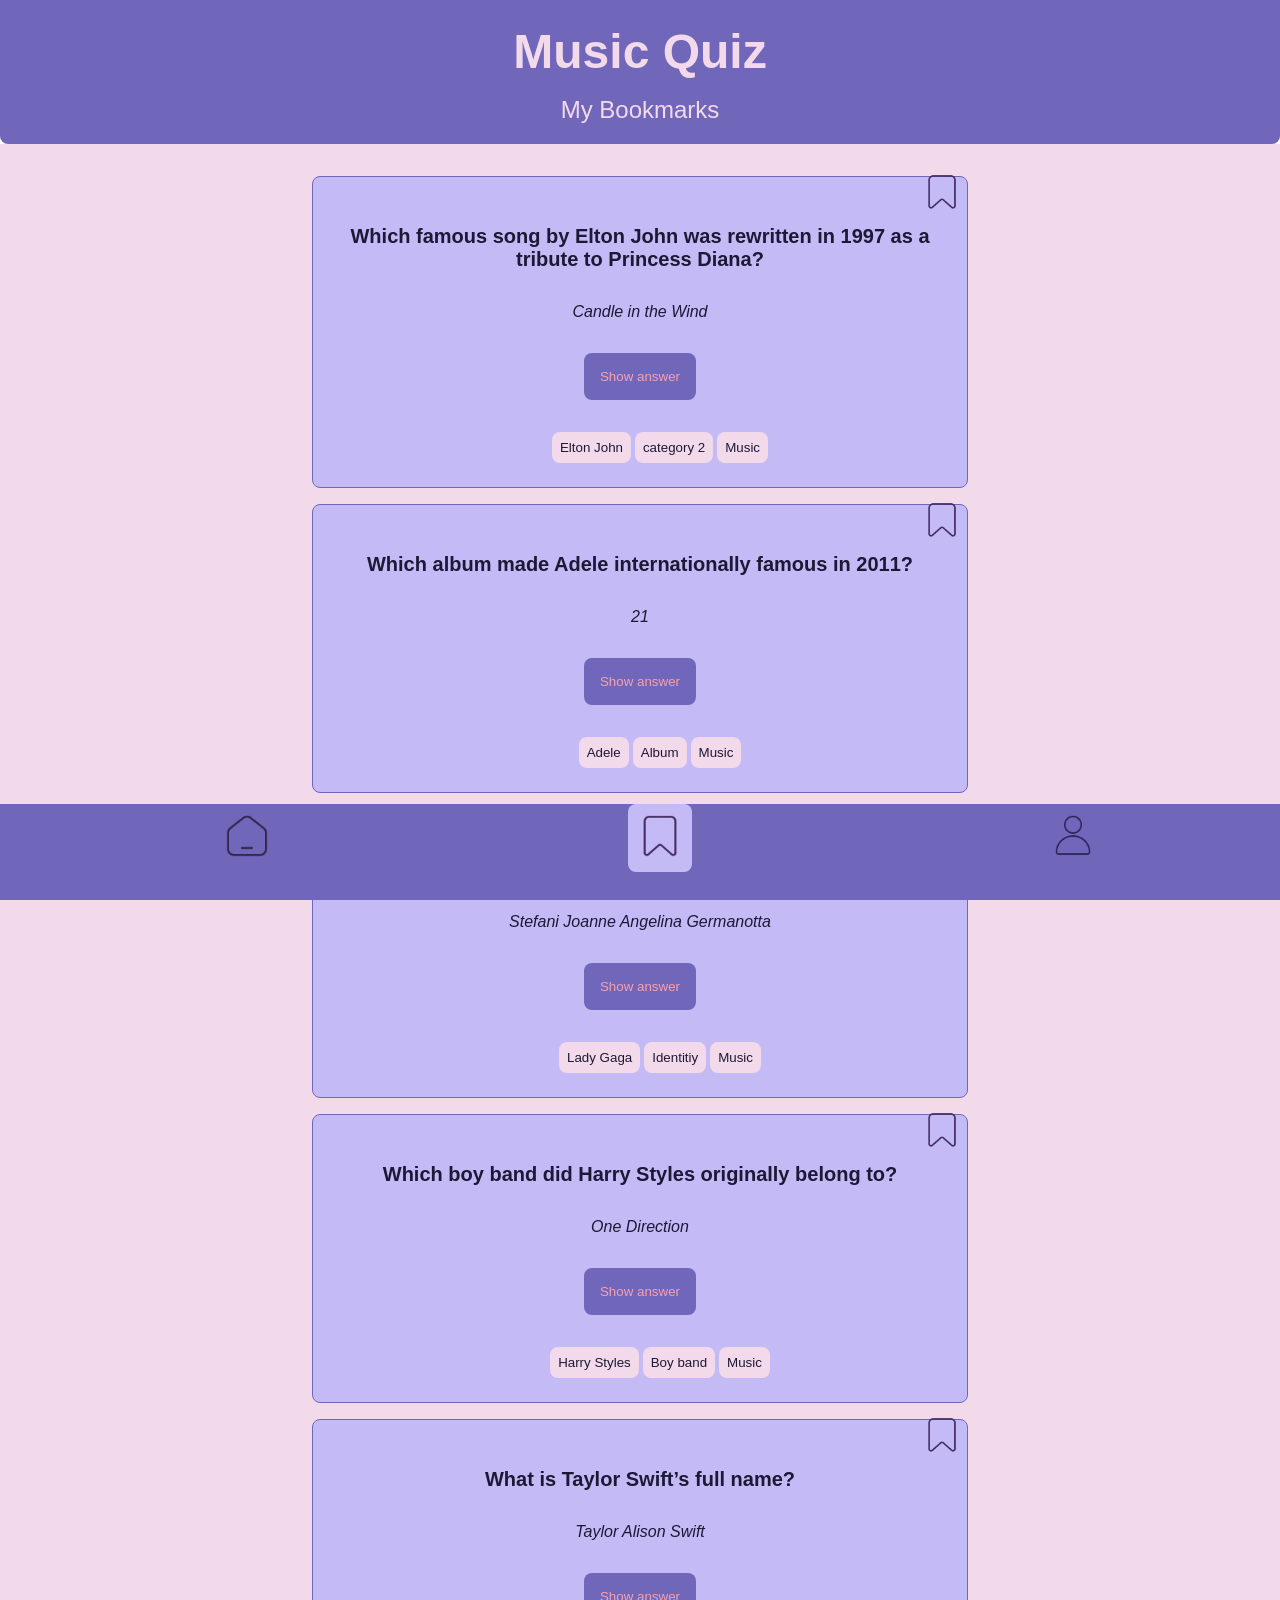
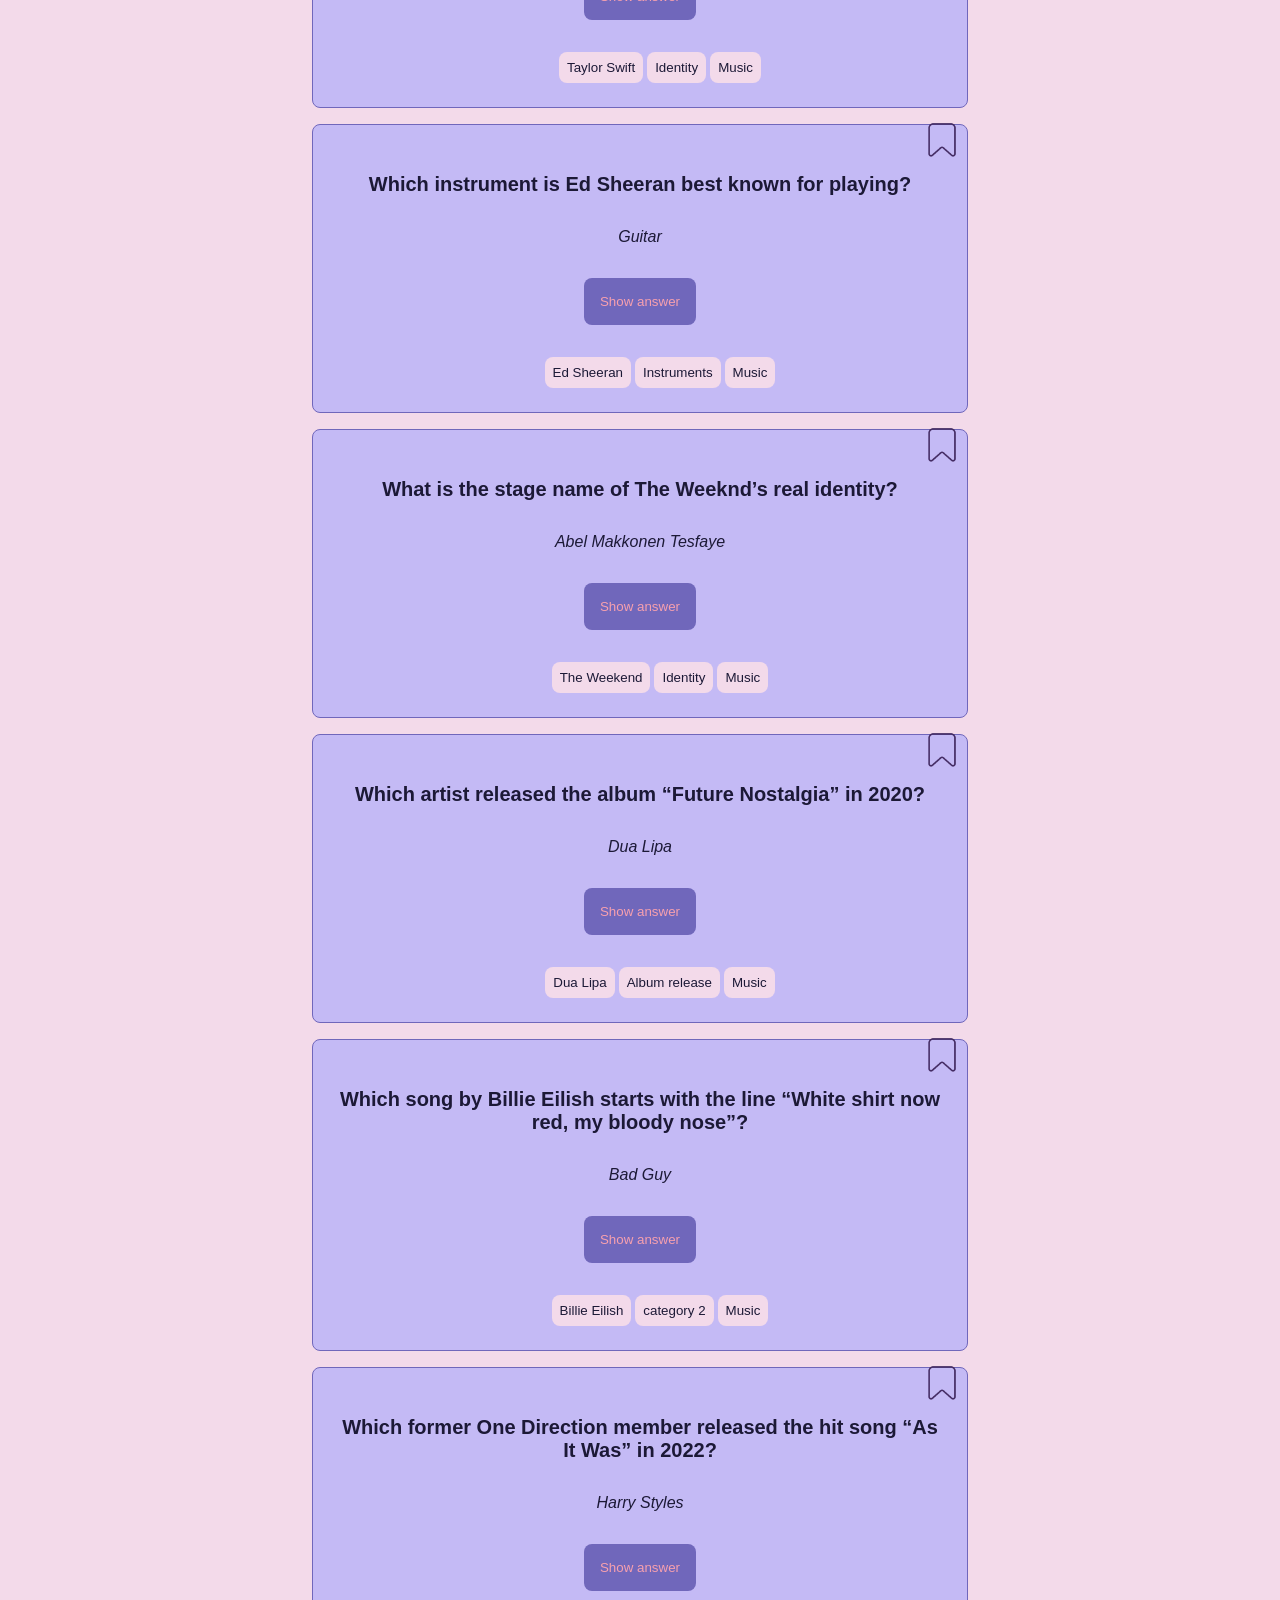
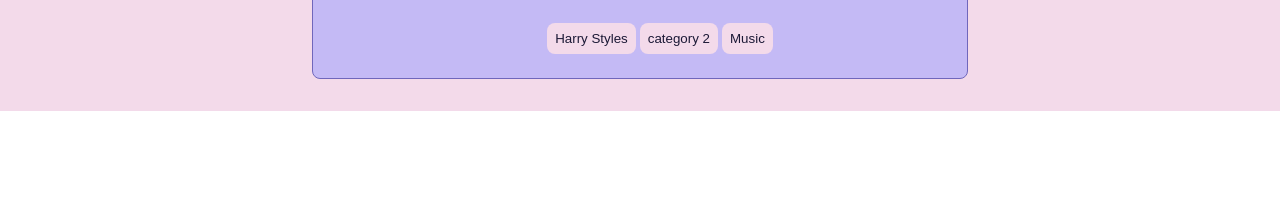
==== bookmarks.html @ 481611ae "add style elements" ====
<!doctype html>
<html lang="en">
  <head>
    <meta charset="utf-8" />
    <meta
      name="viewport"
      content="width=device-width, initial-scale=1, shrink-to-fit=no"
    />
    <link rel="icon" href="./assets/music_violet.png" type="disco-ball-icon" />
    <title>Music Quiz</title>
    <link rel="stylesheet" href="./styles.css" />
  </head>

  <body>
    <header class="header">
      <h1 class="header__title">Music Quiz</h1>
      <h2 class="header__subtitle">My Bookmarks</h2>
    </header>

    <main class="main-content">
      <ul class="question-card__list">
        <div class="question-card">
          <img
            class="question-card__bookmark"
            src="./assets/ribbon_dark.png"
            alt="bookmark__disco-ball"
          />
          <h3 class="question-card__title">
            Which famous song by Elton John was rewritten in 1997 as a tribute
            to Princess Diana?
          </h3>
          <p class="question-card__answer" data-js="question-card__answer">
            Candle in the Wind
          </p>
          <button class="answer-button" data-js="answer-button">
            Show answer
          </button>
          <ul class="category-list">
            <li><button class="category">Elton John</button></li>
            <li><button class="category">category 2</button></li>
            <li><button class="category">Music</button></li>
          </ul>
        </div>

        <div class="question-card">
          <img
            class="question-card__bookmark"
            src="./assets/ribbon_dark.png"
            alt="bookmark__disco-ball"
          />
          <h3 class="question-card__title">
            Which album made Adele internationally famous in 2011?
          </h3>
          <p class="question-card__answer">21</p>
          <button class="answer-button">Show answer</button>
          <ul class="category-list">
            <li><button class="category">Adele</button></li>
            <li><button class="category">Album</button></li>
            <li><button class="category">Music</button></li>
          </ul>
        </div>

        <div class="question-card">
          <img
            class="question-card__bookmark"
            src="./assets/ribbon_dark.png"
            alt="bookmark__disco-ball"
          />
          <h3 class="question-card__title">
            What is the real name of Lady Gaga?
          </h3>
          <p class="question-card__answer">
            Stefani Joanne Angelina Germanotta
          </p>
          <button class="answer-button">Show answer</button>
          <ul class="category-list">
            <li><button class="category">Lady Gaga</button></li>
            <li><button class="category">Identitiy</button></li>
            <li><button class="category">Music</button></li>
          </ul>
        </div>

        <div class="question-card">
          <img
            class="question-card__bookmark"
            src="./assets/ribbon_dark.png"
            alt="bookmark__disco-ball"
          />
          <h3 class="question-card__title">
            Which boy band did Harry Styles originally belong to?
          </h3>
          <p class="question-card__answer">One Direction</p>
          <button class="answer-button">Show answer</button>
          <ul class="category-list">
            <li><button class="category">Harry Styles</button></li>
            <li><button class="category">Boy band</button></li>
            <li><button class="category">Music</button></li>
          </ul>
        </div>

        <div class="question-card">
          <img
            class="question-card__bookmark"
            src="./assets/ribbon_dark.png"
            alt="bookmark__disco-ball"
          />
          <h3 class="question-card__title">
            What is Taylor Swift’s full name?
          </h3>
          <p class="question-card__answer">Taylor Alison Swift</p>
          <button class="answer-button">Show answer</button>
          <ul class="category-list">
            <li><button class="category">Taylor Swift</button></li>
            <li><button class="category">Identity</button></li>
            <li><button class="category">Music</button></li>
          </ul>
        </div>

        <div class="question-card">
          <img
            class="question-card__bookmark"
            src="./assets/ribbon_dark.png"
            alt="bookmark__disco-ball"
          />
          <h3 class="question-card__title">
            Which instrument is Ed Sheeran best known for playing?
          </h3>
          <p class="question-card__answer">Guitar</p>
          <button class="answer-button">Show answer</button>
          <ul class="category-list">
            <li><button class="category">Ed Sheeran</button></li>
            <li><button class="category">Instruments</button></li>
            <li><button class="category">Music</button></li>
          </ul>
        </div>

        <div class="question-card">
          <img
            class="question-card__bookmark"
            src="./assets/ribbon_dark.png"
            alt="bookmark__disco-ball"
          />
          <h3 class="question-card__title">
            What is the stage name of The Weeknd’s real identity?
          </h3>
          <p class="question-card__answer">Abel Makkonen Tesfaye</p>
          <button class="answer-button">Show answer</button>
          <ul class="category-list">
            <li><button class="category">The Weekend</button></li>
            <li><button class="category">Identity</button></li>
            <li><button class="category">Music</button></li>
          </ul>
        </div>

        <div class="question-card">
          <img
            class="question-card__bookmark"
            src="./assets/ribbon_dark.png"
            alt="bookmark__disco-ball"
          />
          <h3 class="question-card__title">
            Which artist released the album “Future Nostalgia” in 2020?
          </h3>
          <p class="question-card__answer">Dua Lipa</p>
          <button class="answer-button">Show answer</button>
          <ul class="category-list">
            <li><button class="category">Dua Lipa</button></li>
            <li><button class="category">Album release</button></li>
            <li><button class="category">Music</button></li>
          </ul>
        </div>

        <div class="question-card">
          <img
            class="question-card__bookmark"
            src="./assets/ribbon_dark.png"
            alt="bookmark__disco-ball"
          />
          <h3 class="question-card__title">
            Which song by Billie Eilish starts with the line “White shirt now
            red, my bloody nose”?
          </h3>
          <p class="question-card__answer">Bad Guy</p>
          <button class="answer-button">Show answer</button>
          <ul class="category-list">
            <li><button class="category">Billie Eilish</button></li>
            <li><button class="category">category 2</button></li>
            <li><button class="category">Music</button></li>
          </ul>
        </div>

        <div class="question-card">
          <img
            class="question-card__bookmark"
            src="./assets/ribbon_dark.png"
            alt="bookmark__disco-ball"
          />
          <h3 class="question-card__title">
            Which former One Direction member released the hit song “As It Was”
            in 2022?
          </h3>
          <p class="question-card__answer">Harry Styles</p>
          <button class="answer-button">Show answer</button>
          <ul class="category-list">
            <li><button class="category">Harry Styles</button></li>
            <li><button class="category">category 2</button></li>
            <li><button class="category">Music</button></li>
          </ul>
        </div>
      </ul>

      <nav class="navbar" data-js="nav">
        <ul class="nav-links">
          <li class="nav-icon">
            <a href="index.html">
              <img src="./assets/home.png" alt="homepage" />
            </a>
          </li>
          <li class="nav-icon--active">
            <a href="bookmarks.html">
              <img src="./assets/ribbon_dark.png" alt="bookmarks" />
            </a>
          </li>
          <li class="nav-icon">
            <a href="profile.html">
              <img src="./assets/user-avatar.png" alt="profile" />
            </a>
          </li>
        </ul>
        <div class="progress-bar" data-js="progress-bar"></div>
      </nav>
    </main>
  </body>
</html>
---- styles.css ----
@import url("./global.css");
@import url("./header.css");
@import url("./main.css");
@import url("./navigation.css");
@import url("./profile.css");
<a href="https://www.flaticon.com/free-icons/disco-dance" title="disco dance icons">Disco dance icons created by Freepik - Flaticon</a>
*/
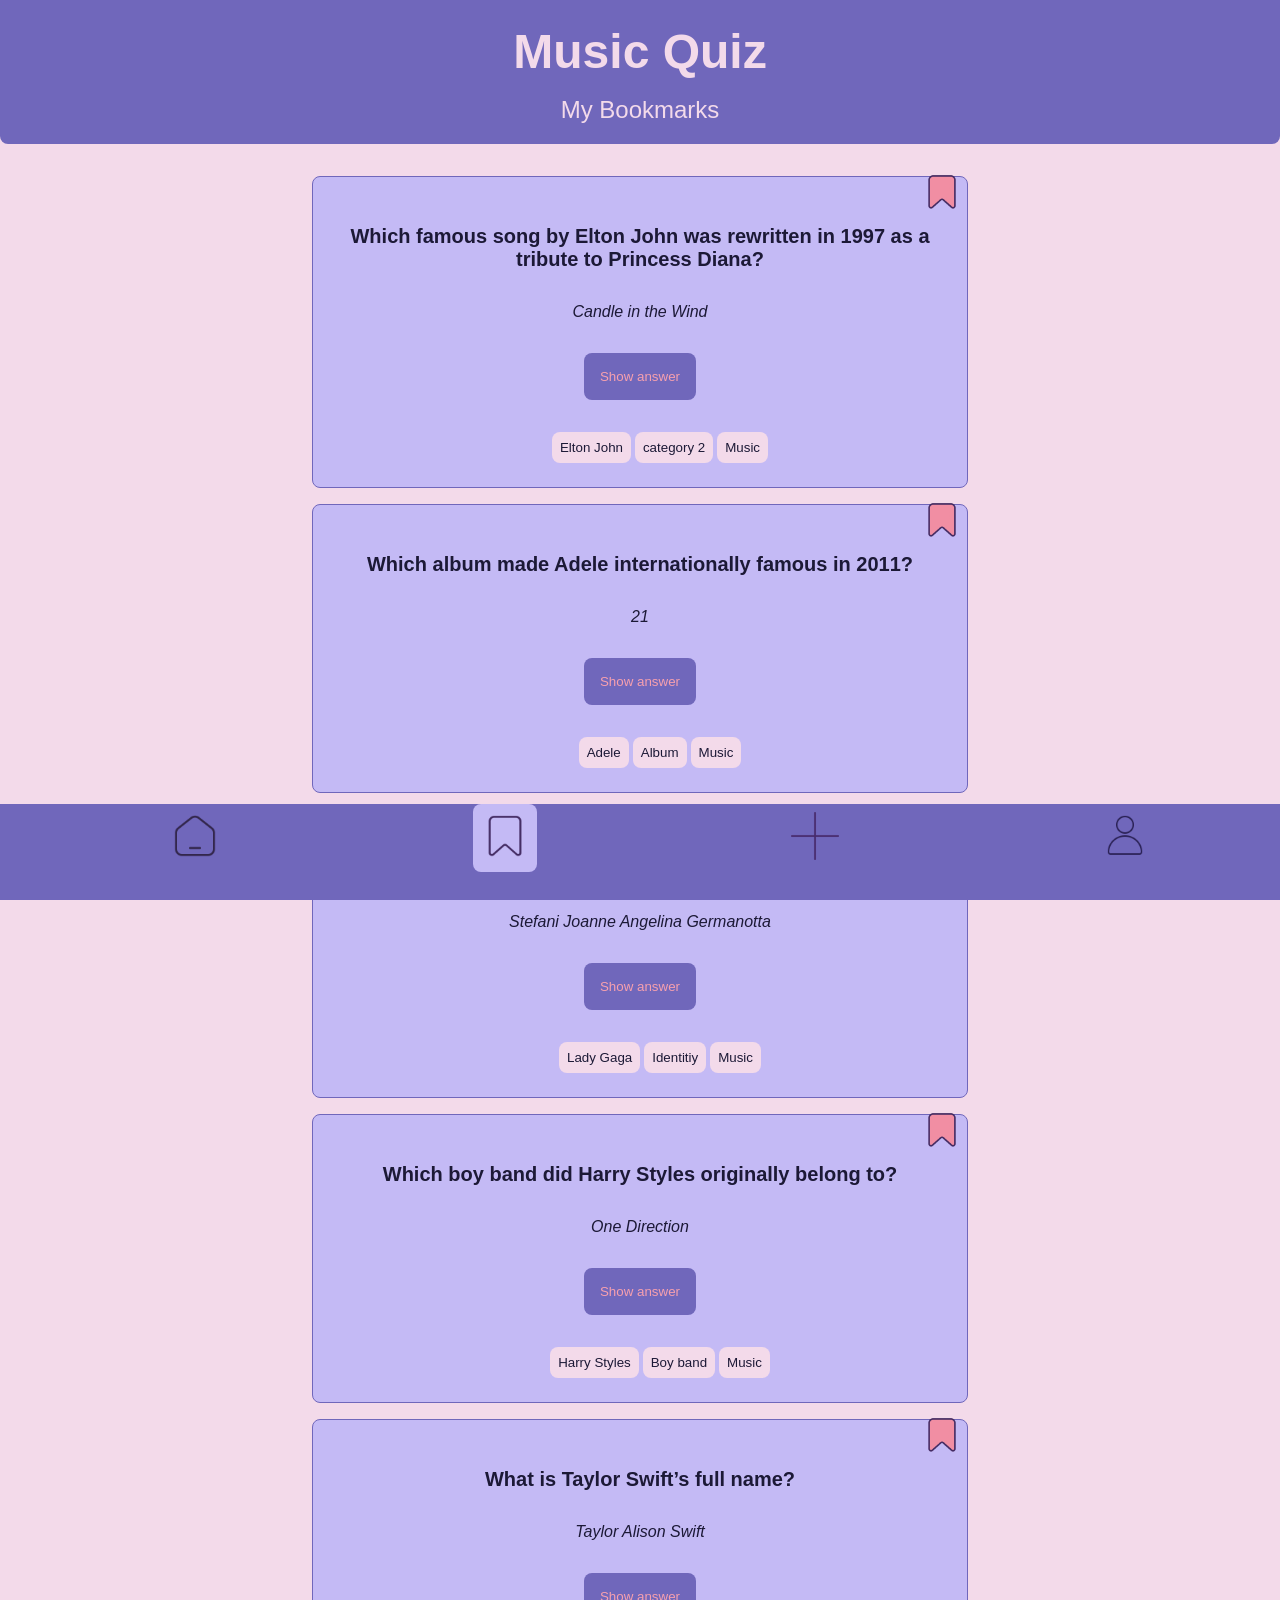
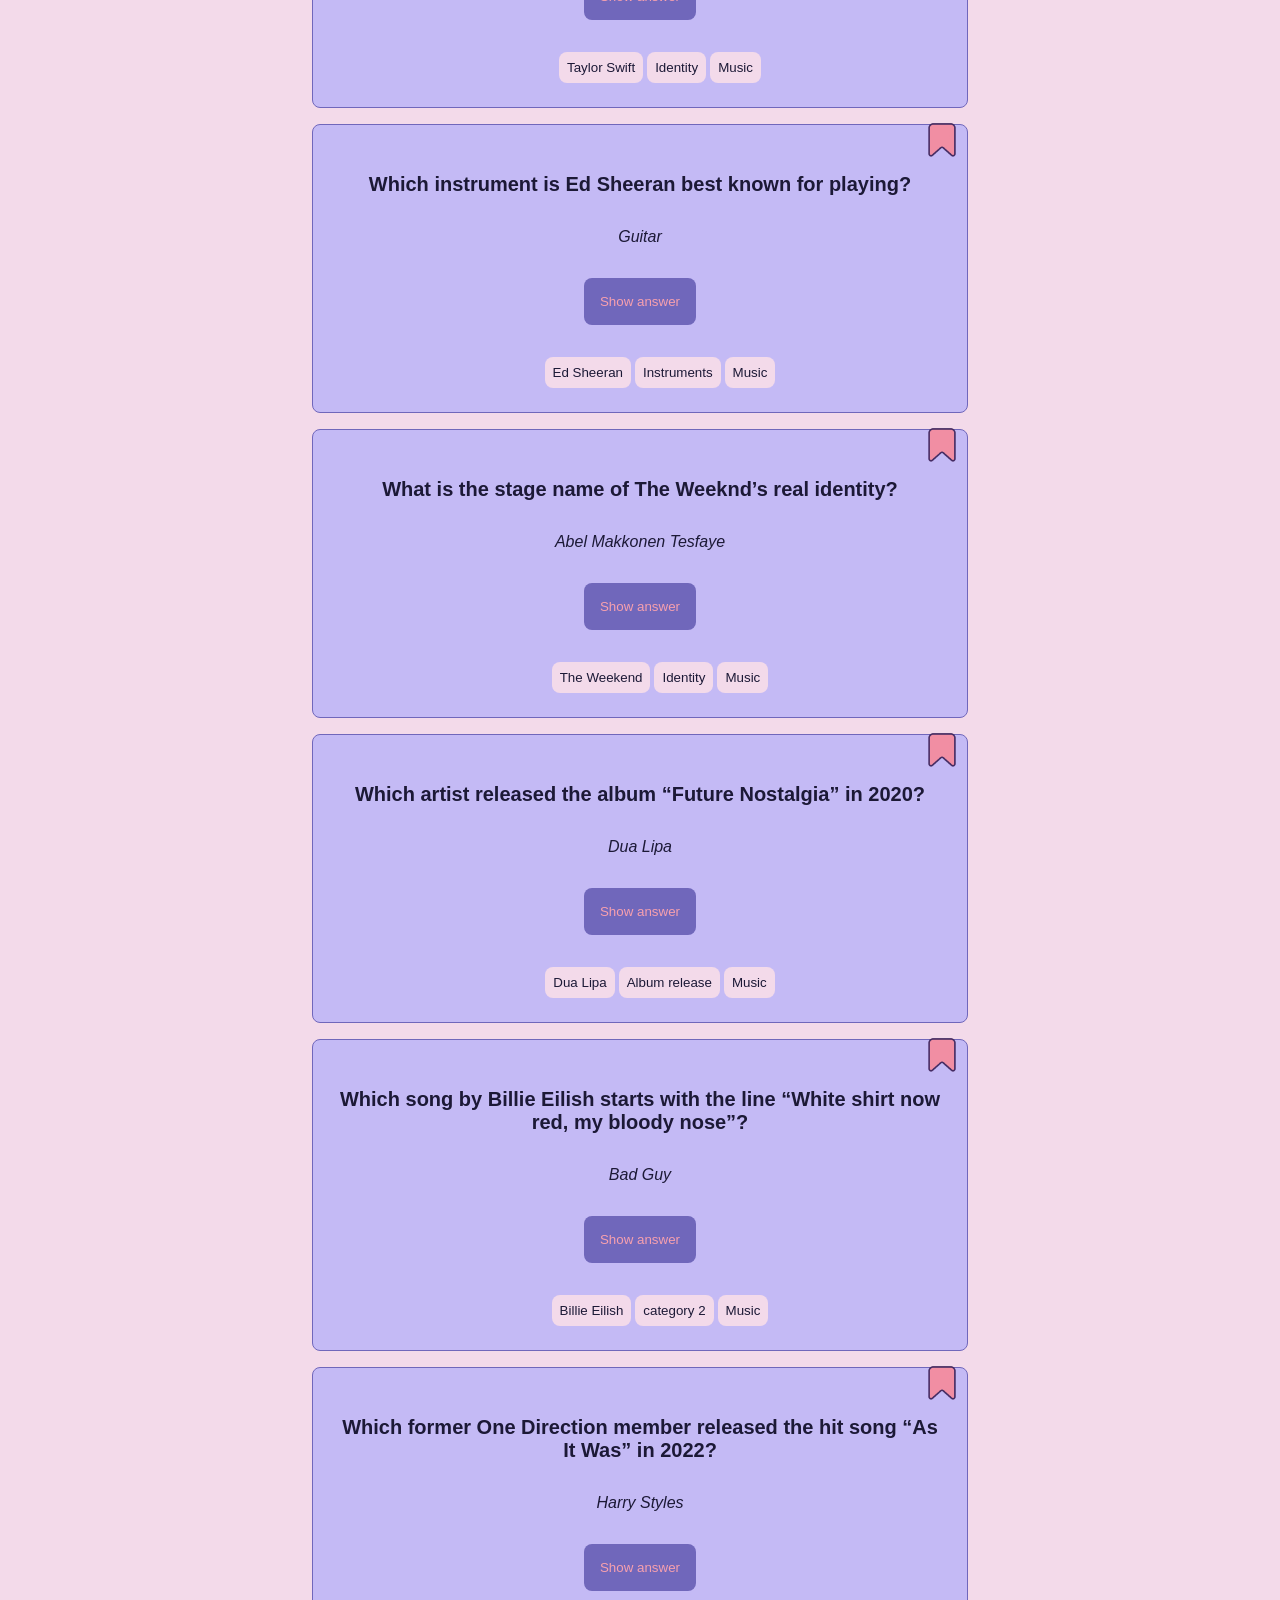
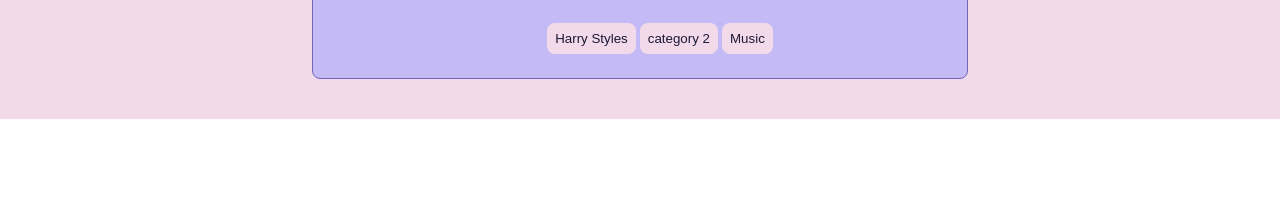
==== commit bc12f634: "add left characters counter" ====
--- a/bookmarks.html
+++ b/bookmarks.html
@@ -6,7 +6,7 @@
       name="viewport"
       content="width=device-width, initial-scale=1, shrink-to-fit=no"
     />
-    <link rel="icon" href="./assets/music_violet.png" type="disco-ball-icon" />
+    <link rel="icon" href="./assets/music_violet.png" type="music-note-icon" />
     <title>Music Quiz</title>
     <link rel="stylesheet" href="./styles.css" />
   </head>
@@ -22,7 +22,7 @@
         <div class="question-card">
           <img
             class="question-card__bookmark"
-            src="./assets/ribbon_dark.png"
+            src="./assets/ribbon_active_salmon_dark.png"
             alt="bookmark__disco-ball"
           />
           <h3 class="question-card__title">
@@ -45,7 +45,7 @@
         <div class="question-card">
           <img
             class="question-card__bookmark"
-            src="./assets/ribbon_dark.png"
+            src="./assets/ribbon_active_salmon_dark.png"
             alt="bookmark__disco-ball"
           />
           <h3 class="question-card__title">
@@ -63,7 +63,7 @@
         <div class="question-card">
           <img
             class="question-card__bookmark"
-            src="./assets/ribbon_dark.png"
+            src="./assets/ribbon_active_salmon_dark.png"
             alt="bookmark__disco-ball"
           />
           <h3 class="question-card__title">
@@ -83,7 +83,7 @@
         <div class="question-card">
           <img
             class="question-card__bookmark"
-            src="./assets/ribbon_dark.png"
+            src="./assets/ribbon_active_salmon_dark.png"
             alt="bookmark__disco-ball"
           />
           <h3 class="question-card__title">
@@ -101,7 +101,7 @@
         <div class="question-card">
           <img
             class="question-card__bookmark"
-            src="./assets/ribbon_dark.png"
+            src="./assets/ribbon_active_salmon_dark.png"
             alt="bookmark__disco-ball"
           />
           <h3 class="question-card__title">
@@ -119,7 +119,7 @@
         <div class="question-card">
           <img
             class="question-card__bookmark"
-            src="./assets/ribbon_dark.png"
+            src="./assets/ribbon_active_salmon_dark.png"
             alt="bookmark__disco-ball"
           />
           <h3 class="question-card__title">
@@ -137,7 +137,7 @@
         <div class="question-card">
           <img
             class="question-card__bookmark"
-            src="./assets/ribbon_dark.png"
+            src="./assets/ribbon_active_salmon_dark.png"
             alt="bookmark__disco-ball"
           />
           <h3 class="question-card__title">
@@ -155,7 +155,7 @@
         <div class="question-card">
           <img
             class="question-card__bookmark"
-            src="./assets/ribbon_dark.png"
+            src="./assets/ribbon_active_salmon_dark.png"
             alt="bookmark__disco-ball"
           />
           <h3 class="question-card__title">
@@ -173,7 +173,7 @@
         <div class="question-card">
           <img
             class="question-card__bookmark"
-            src="./assets/ribbon_dark.png"
+            src="./assets/ribbon_active_salmon_dark.png"
             alt="bookmark__disco-ball"
           />
           <h3 class="question-card__title">
@@ -192,7 +192,7 @@
         <div class="question-card">
           <img
             class="question-card__bookmark"
-            src="./assets/ribbon_dark.png"
+            src="./assets/ribbon_active_salmon_dark.png"
             alt="bookmark__disco-ball"
           />
           <h3 class="question-card__title">
@@ -219,6 +219,11 @@
           <li class="nav-icon--active">
             <a href="bookmarks.html">
               <img src="./assets/ribbon_dark.png" alt="bookmarks" />
+            </a>
+          </li>
+          <li class="nav-icon">
+            <a href="form.html">
+              <img src="./assets/add.png" alt="added-questions" />
             </a>
           </li>
           <li class="nav-icon">
--- a/styles.css
+++ b/styles.css
@@ -3,5 +3,6 @@
 @import url("./main.css");
 @import url("./navigation.css");
 @import url("./profile.css");
-<a href="https://www.flaticon.com/free-icons/disco-dance" title="disco dance icons">Disco dance icons created by Freepik - Flaticon</a>
+@import url("./form.css");
+
 */
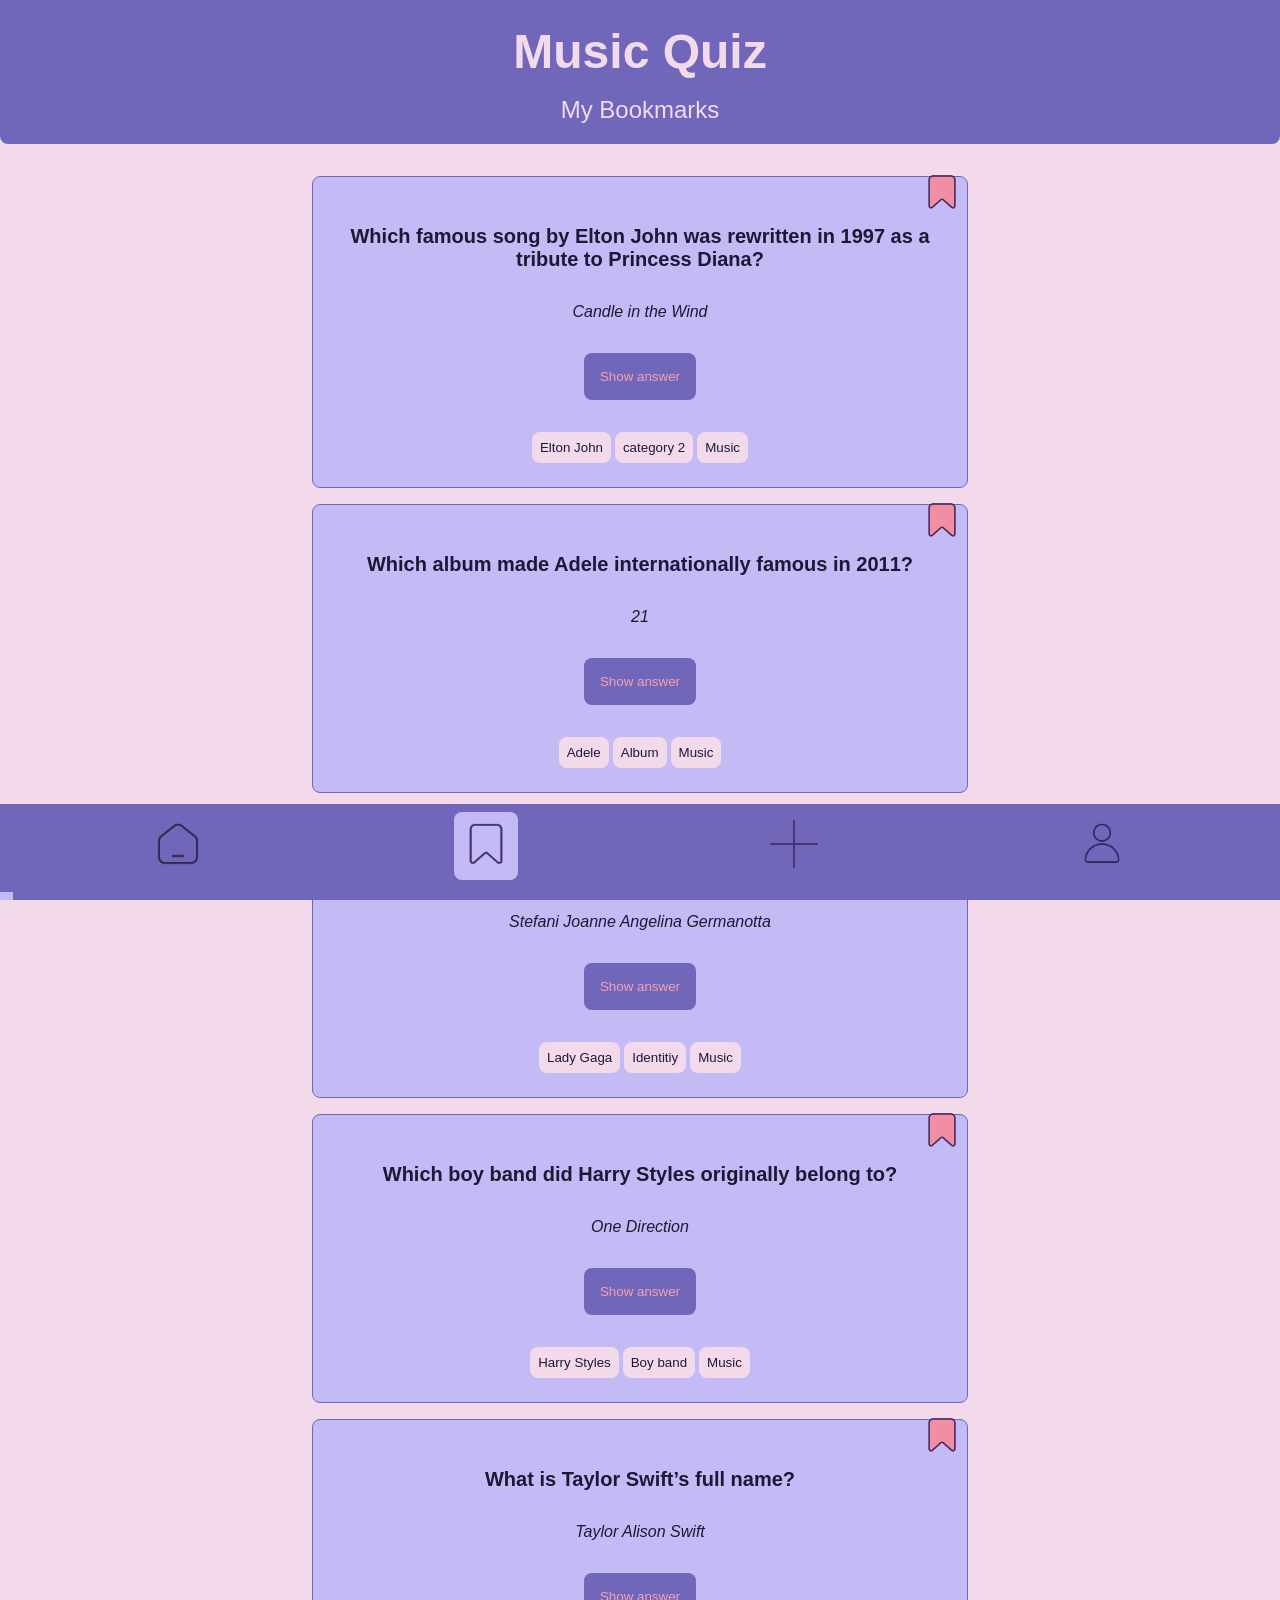
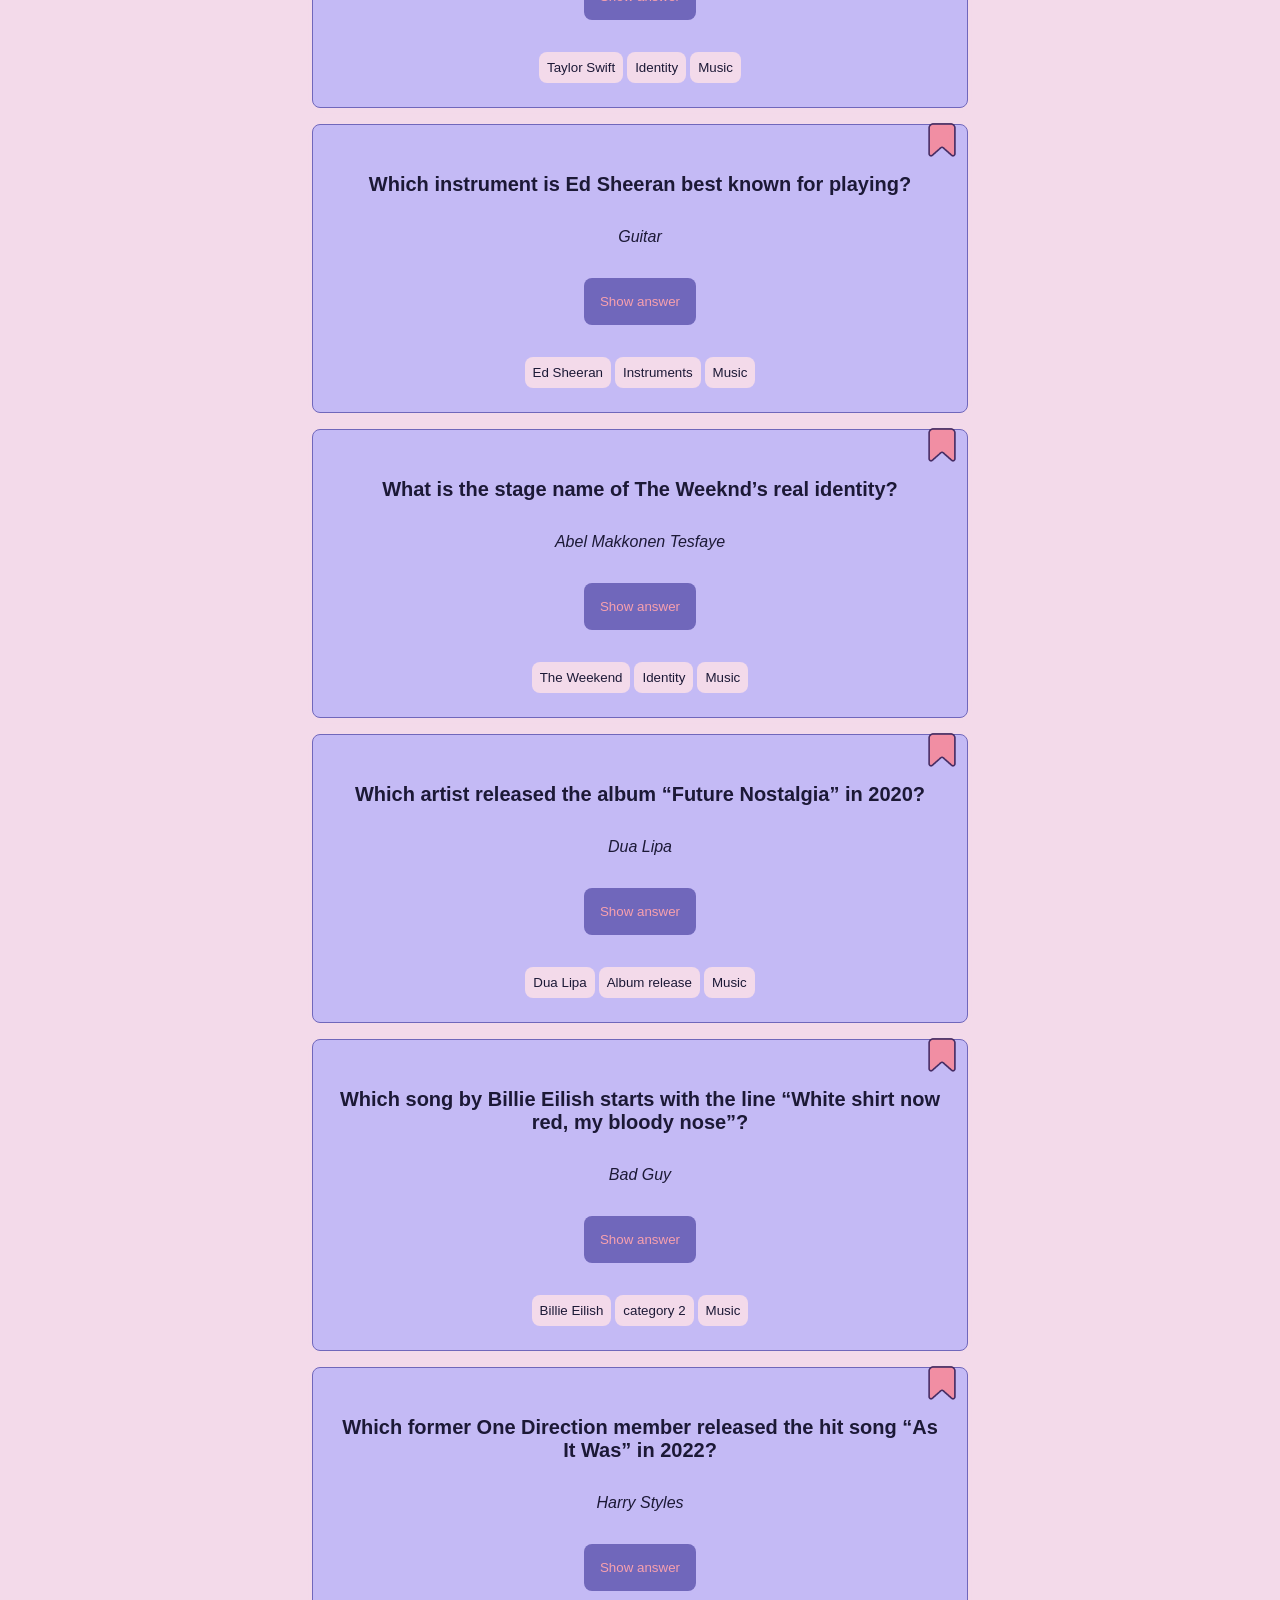
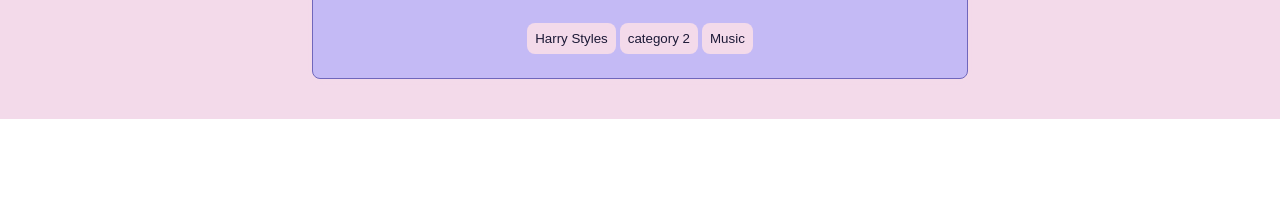
==== commit 83636450: "add submit event" ====
--- a/bookmarks.html
+++ b/bookmarks.html
@@ -9,6 +9,7 @@
     <link rel="icon" href="./assets/music_violet.png" type="music-note-icon" />
     <title>Music Quiz</title>
     <link rel="stylesheet" href="./styles.css" />
+    <script src="./index.js" defer></script>
   </head>
 
   <body>
@@ -19,13 +20,13 @@
 
     <main class="main-content">
       <ul class="question-card__list">
-        <div class="question-card">
-          <img
-            class="question-card__bookmark"
-            src="./assets/ribbon_active_salmon_dark.png"
-            alt="bookmark__disco-ball"
-          />
-          <h3 class="question-card__title">
+        <article class="question-card">
+          <img
+            class="question-card__bookmark"
+            src="./assets/ribbon_active_salmon_dark.png"
+            alt="bookmark__disco-ball"
+          />
+          <h3 class="question-card__question">
             Which famous song by Elton John was rewritten in 1997 as a tribute
             to Princess Diana?
           </h3>
@@ -40,15 +41,15 @@
             <li><button class="category">category 2</button></li>
             <li><button class="category">Music</button></li>
           </ul>
-        </div>
-
-        <div class="question-card">
-          <img
-            class="question-card__bookmark"
-            src="./assets/ribbon_active_salmon_dark.png"
-            alt="bookmark__disco-ball"
-          />
-          <h3 class="question-card__title">
+        </article>
+
+        <article class="question-card">
+          <img
+            class="question-card__bookmark"
+            src="./assets/ribbon_active_salmon_dark.png"
+            alt="bookmark__disco-ball"
+          />
+          <h3 class="question-card__question">
             Which album made Adele internationally famous in 2011?
           </h3>
           <p class="question-card__answer">21</p>
@@ -58,15 +59,15 @@
             <li><button class="category">Album</button></li>
             <li><button class="category">Music</button></li>
           </ul>
-        </div>
-
-        <div class="question-card">
-          <img
-            class="question-card__bookmark"
-            src="./assets/ribbon_active_salmon_dark.png"
-            alt="bookmark__disco-ball"
-          />
-          <h3 class="question-card__title">
+        </article>
+
+        <article class="question-card">
+          <img
+            class="question-card__bookmark"
+            src="./assets/ribbon_active_salmon_dark.png"
+            alt="bookmark__disco-ball"
+          />
+          <h3 class="question-card__question">
             What is the real name of Lady Gaga?
           </h3>
           <p class="question-card__answer">
@@ -78,15 +79,15 @@
             <li><button class="category">Identitiy</button></li>
             <li><button class="category">Music</button></li>
           </ul>
-        </div>
-
-        <div class="question-card">
-          <img
-            class="question-card__bookmark"
-            src="./assets/ribbon_active_salmon_dark.png"
-            alt="bookmark__disco-ball"
-          />
-          <h3 class="question-card__title">
+        </article>
+
+        <article class="question-card">
+          <img
+            class="question-card__bookmark"
+            src="./assets/ribbon_active_salmon_dark.png"
+            alt="bookmark__disco-ball"
+          />
+          <h3 class="question-card__question">
             Which boy band did Harry Styles originally belong to?
           </h3>
           <p class="question-card__answer">One Direction</p>
@@ -96,15 +97,15 @@
             <li><button class="category">Boy band</button></li>
             <li><button class="category">Music</button></li>
           </ul>
-        </div>
-
-        <div class="question-card">
-          <img
-            class="question-card__bookmark"
-            src="./assets/ribbon_active_salmon_dark.png"
-            alt="bookmark__disco-ball"
-          />
-          <h3 class="question-card__title">
+        </article>
+
+        <article class="question-card">
+          <img
+            class="question-card__bookmark"
+            src="./assets/ribbon_active_salmon_dark.png"
+            alt="bookmark__disco-ball"
+          />
+          <h3 class="question-card__question">
             What is Taylor Swift’s full name?
           </h3>
           <p class="question-card__answer">Taylor Alison Swift</p>
@@ -114,15 +115,15 @@
             <li><button class="category">Identity</button></li>
             <li><button class="category">Music</button></li>
           </ul>
-        </div>
-
-        <div class="question-card">
-          <img
-            class="question-card__bookmark"
-            src="./assets/ribbon_active_salmon_dark.png"
-            alt="bookmark__disco-ball"
-          />
-          <h3 class="question-card__title">
+        </article>
+
+        <article class="question-card">
+          <img
+            class="question-card__bookmark"
+            src="./assets/ribbon_active_salmon_dark.png"
+            alt="bookmark__disco-ball"
+          />
+          <h3 class="question-card__question">
             Which instrument is Ed Sheeran best known for playing?
           </h3>
           <p class="question-card__answer">Guitar</p>
@@ -132,15 +133,15 @@
             <li><button class="category">Instruments</button></li>
             <li><button class="category">Music</button></li>
           </ul>
-        </div>
-
-        <div class="question-card">
-          <img
-            class="question-card__bookmark"
-            src="./assets/ribbon_active_salmon_dark.png"
-            alt="bookmark__disco-ball"
-          />
-          <h3 class="question-card__title">
+        </article>
+
+        <article class="question-card">
+          <img
+            class="question-card__bookmark"
+            src="./assets/ribbon_active_salmon_dark.png"
+            alt="bookmark__disco-ball"
+          />
+          <h3 class="question-card__question">
             What is the stage name of The Weeknd’s real identity?
           </h3>
           <p class="question-card__answer">Abel Makkonen Tesfaye</p>
@@ -150,15 +151,15 @@
             <li><button class="category">Identity</button></li>
             <li><button class="category">Music</button></li>
           </ul>
-        </div>
-
-        <div class="question-card">
-          <img
-            class="question-card__bookmark"
-            src="./assets/ribbon_active_salmon_dark.png"
-            alt="bookmark__disco-ball"
-          />
-          <h3 class="question-card__title">
+        </article>
+
+        <article class="question-card">
+          <img
+            class="question-card__bookmark"
+            src="./assets/ribbon_active_salmon_dark.png"
+            alt="bookmark__disco-ball"
+          />
+          <h3 class="question-card__question">
             Which artist released the album “Future Nostalgia” in 2020?
           </h3>
           <p class="question-card__answer">Dua Lipa</p>
@@ -168,15 +169,15 @@
             <li><button class="category">Album release</button></li>
             <li><button class="category">Music</button></li>
           </ul>
-        </div>
-
-        <div class="question-card">
-          <img
-            class="question-card__bookmark"
-            src="./assets/ribbon_active_salmon_dark.png"
-            alt="bookmark__disco-ball"
-          />
-          <h3 class="question-card__title">
+        </article>
+
+        <article class="question-card">
+          <img
+            class="question-card__bookmark"
+            src="./assets/ribbon_active_salmon_dark.png"
+            alt="bookmark__disco-ball"
+          />
+          <h3 class="question-card__question">
             Which song by Billie Eilish starts with the line “White shirt now
             red, my bloody nose”?
           </h3>
@@ -187,15 +188,15 @@
             <li><button class="category">category 2</button></li>
             <li><button class="category">Music</button></li>
           </ul>
-        </div>
-
-        <div class="question-card">
-          <img
-            class="question-card__bookmark"
-            src="./assets/ribbon_active_salmon_dark.png"
-            alt="bookmark__disco-ball"
-          />
-          <h3 class="question-card__title">
+        </article>
+
+        <article class="question-card">
+          <img
+            class="question-card__bookmark"
+            src="./assets/ribbon_active_salmon_dark.png"
+            alt="bookmark__disco-ball"
+          />
+          <h3 class="question-card__question">
             Which former One Direction member released the hit song “As It Was”
             in 2022?
           </h3>
@@ -206,7 +207,7 @@
             <li><button class="category">category 2</button></li>
             <li><button class="category">Music</button></li>
           </ul>
-        </div>
+        </article>
       </ul>
 
       <nav class="navbar" data-js="nav">
--- a/styles.css
+++ b/styles.css
@@ -4,5 +4,3 @@
 @import url("./navigation.css");
 @import url("./profile.css");
 @import url("./form.css");
-
-*/
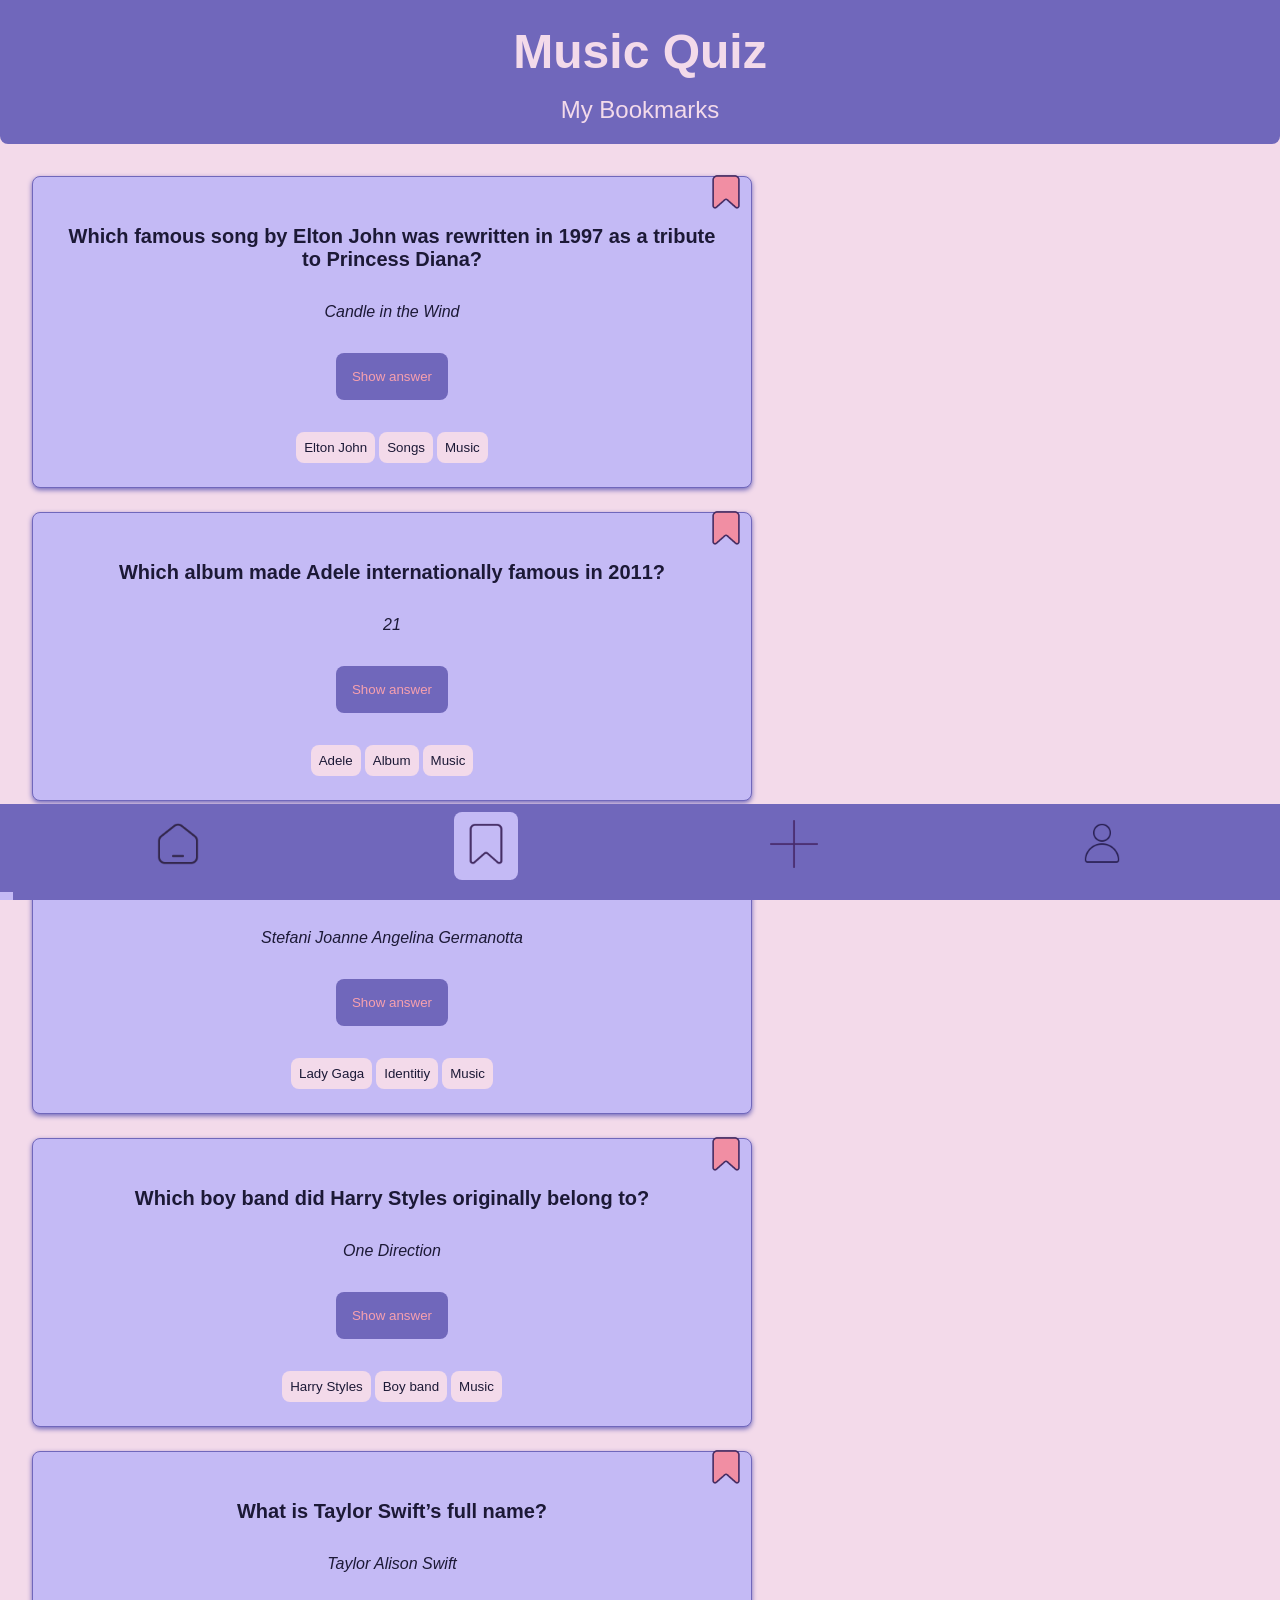
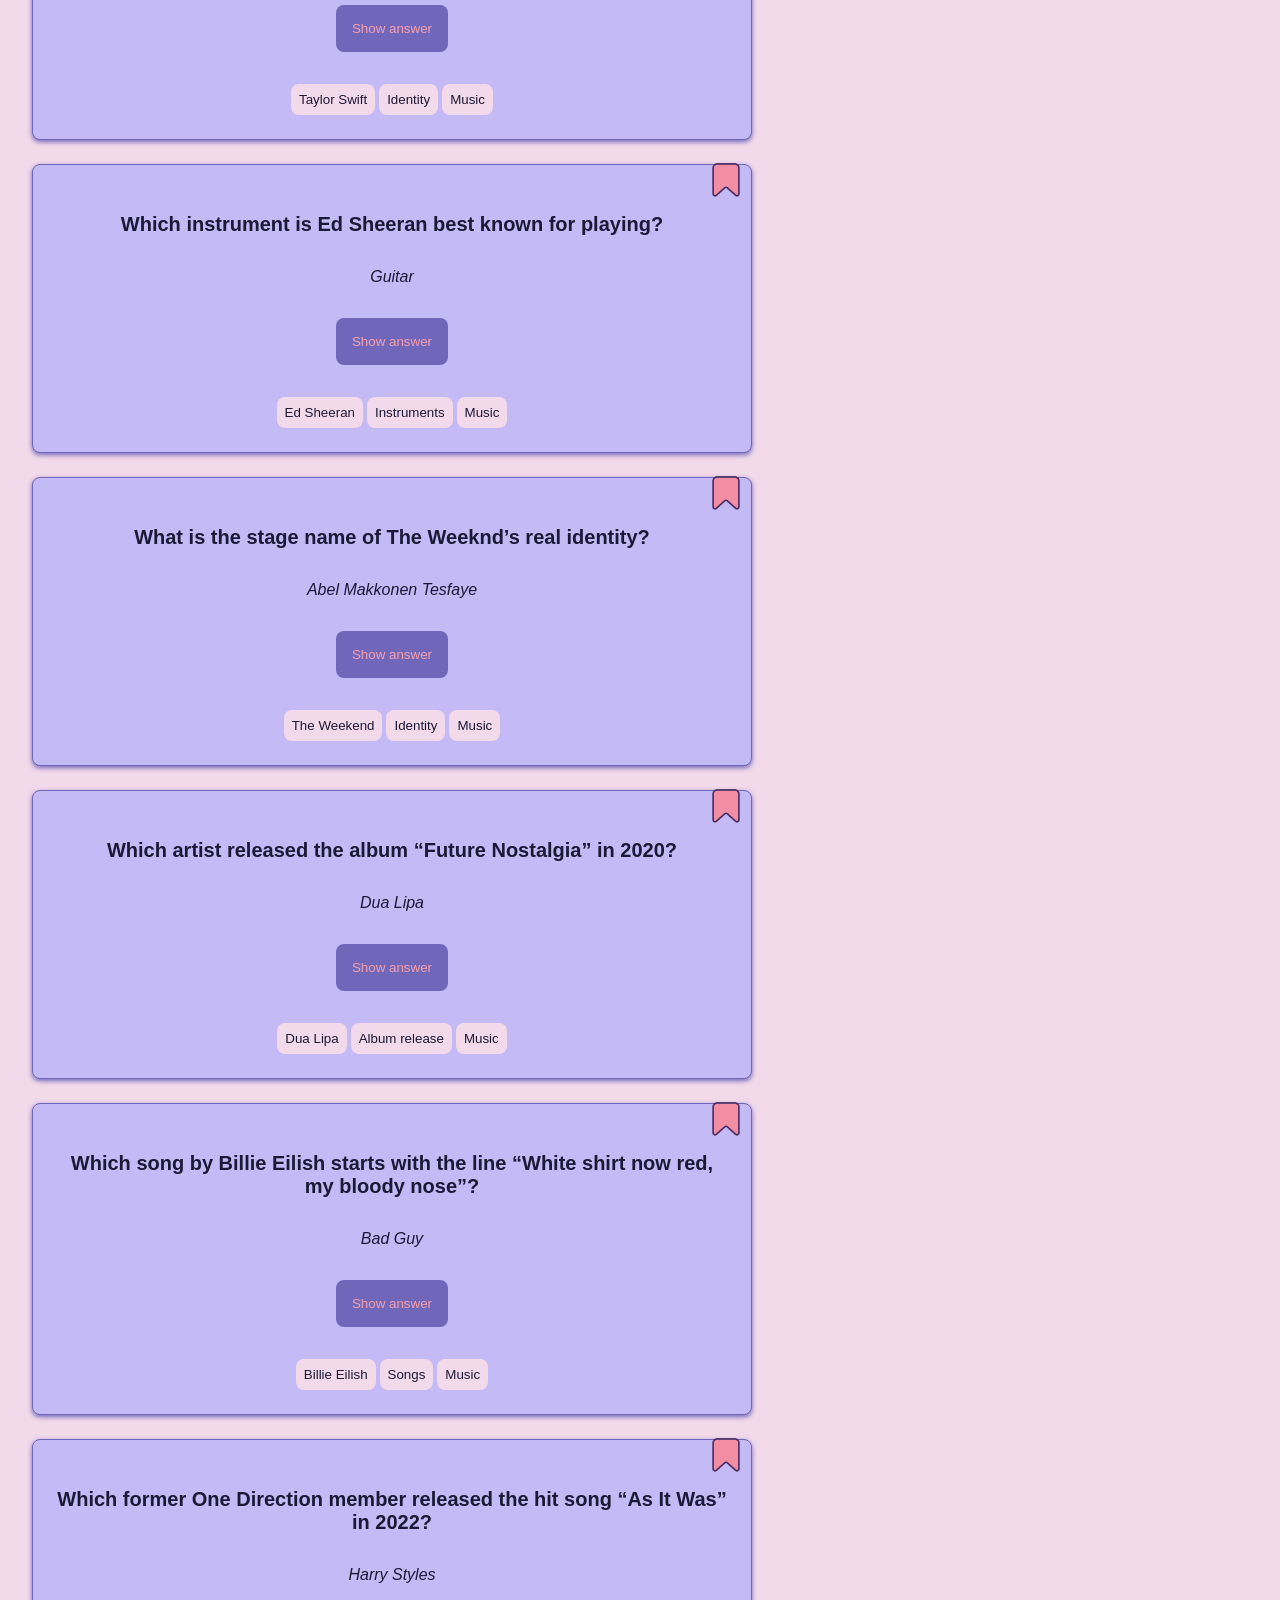
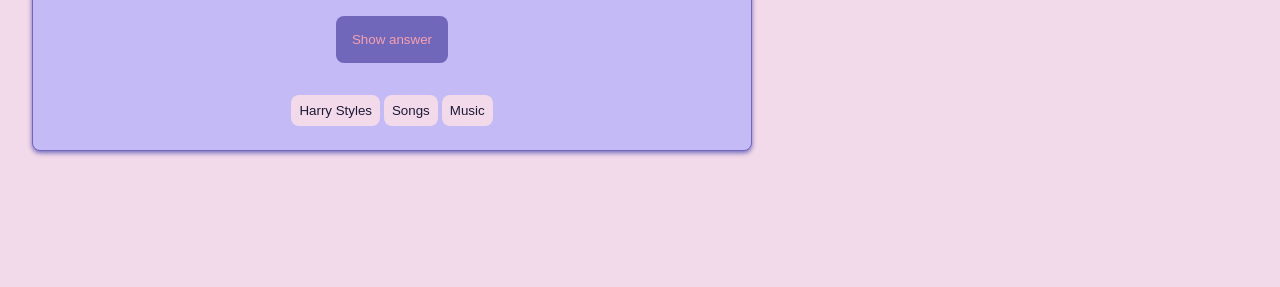
==== commit f541ced4: "add icons on profile page" ====
--- a/bookmarks.html
+++ b/bookmarks.html
@@ -38,7 +38,7 @@
           </button>
           <ul class="category-list">
             <li><button class="category">Elton John</button></li>
-            <li><button class="category">category 2</button></li>
+            <li><button class="category">Songs</button></li>
             <li><button class="category">Music</button></li>
           </ul>
         </article>
@@ -185,7 +185,7 @@
           <button class="answer-button">Show answer</button>
           <ul class="category-list">
             <li><button class="category">Billie Eilish</button></li>
-            <li><button class="category">category 2</button></li>
+            <li><button class="category">Songs</button></li>
             <li><button class="category">Music</button></li>
           </ul>
         </article>
@@ -204,7 +204,7 @@
           <button class="answer-button">Show answer</button>
           <ul class="category-list">
             <li><button class="category">Harry Styles</button></li>
-            <li><button class="category">category 2</button></li>
+            <li><button class="category">Songs</button></li>
             <li><button class="category">Music</button></li>
           </ul>
         </article>
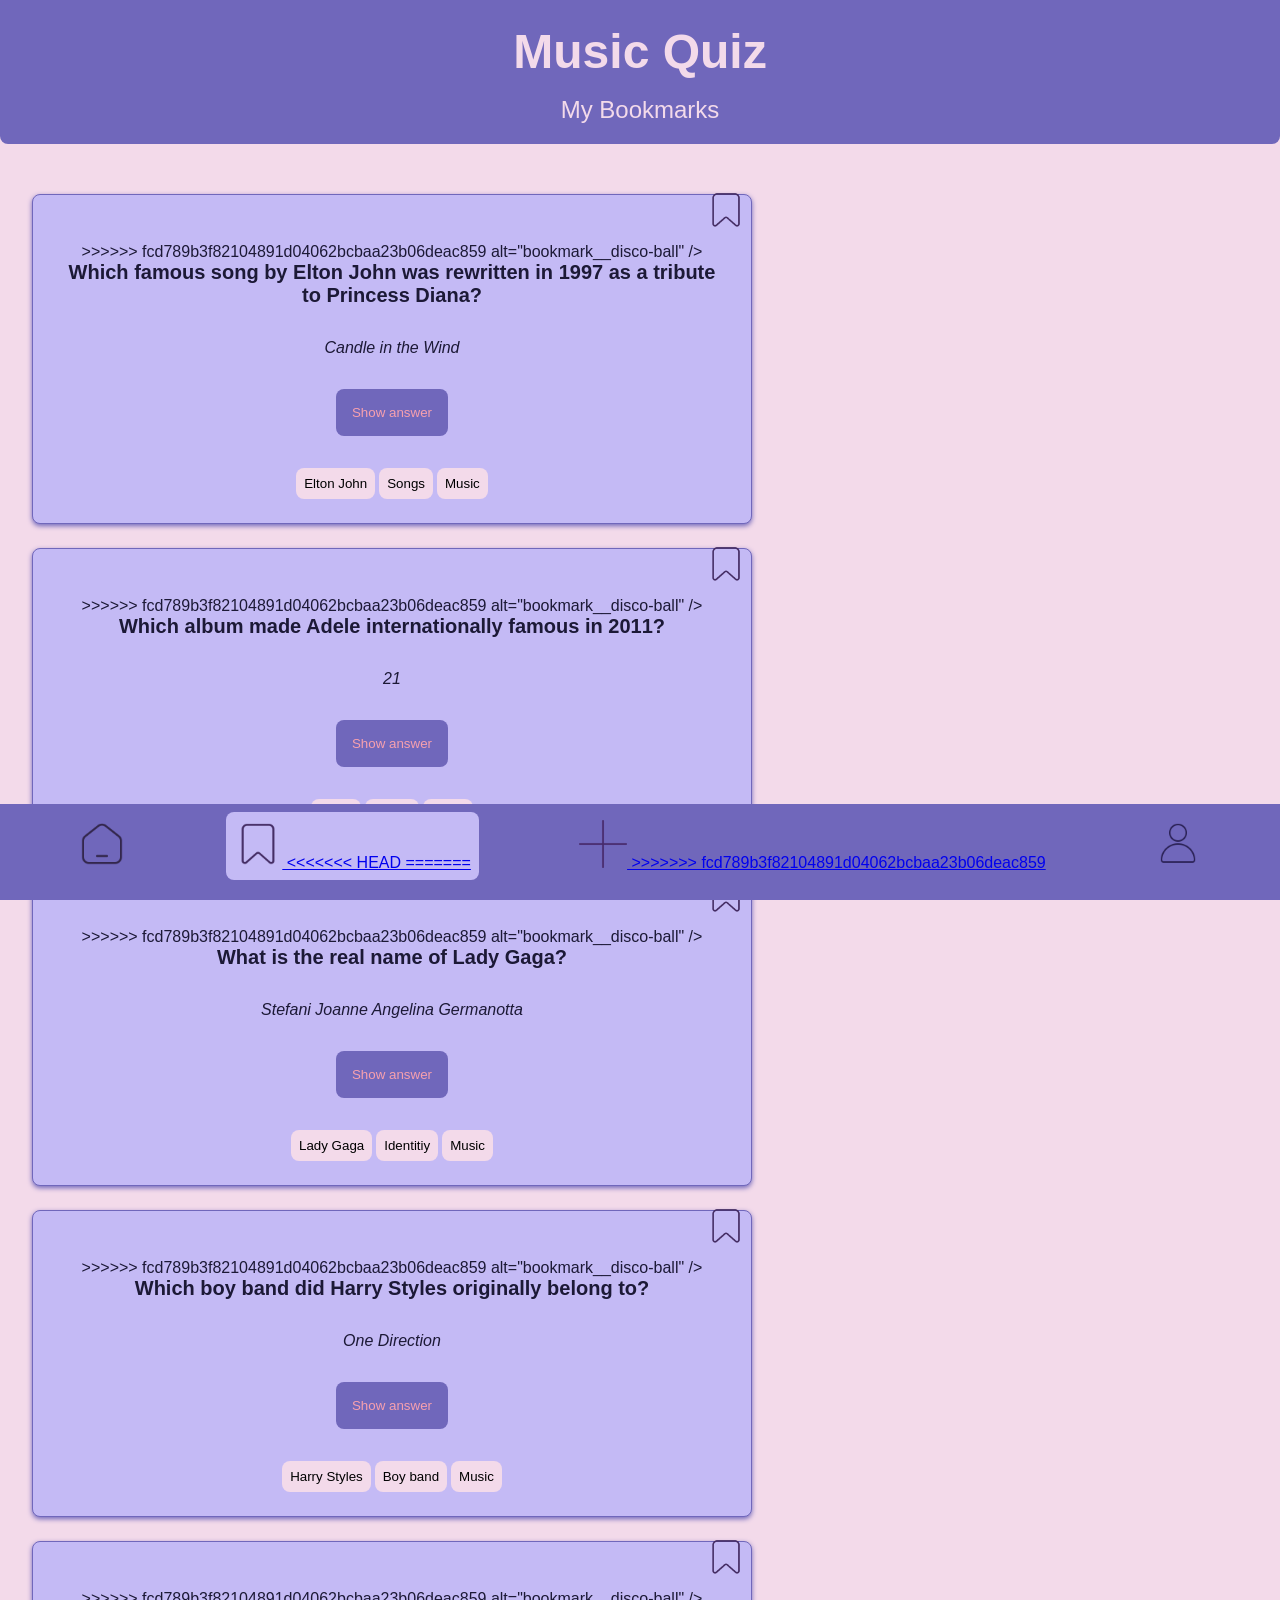
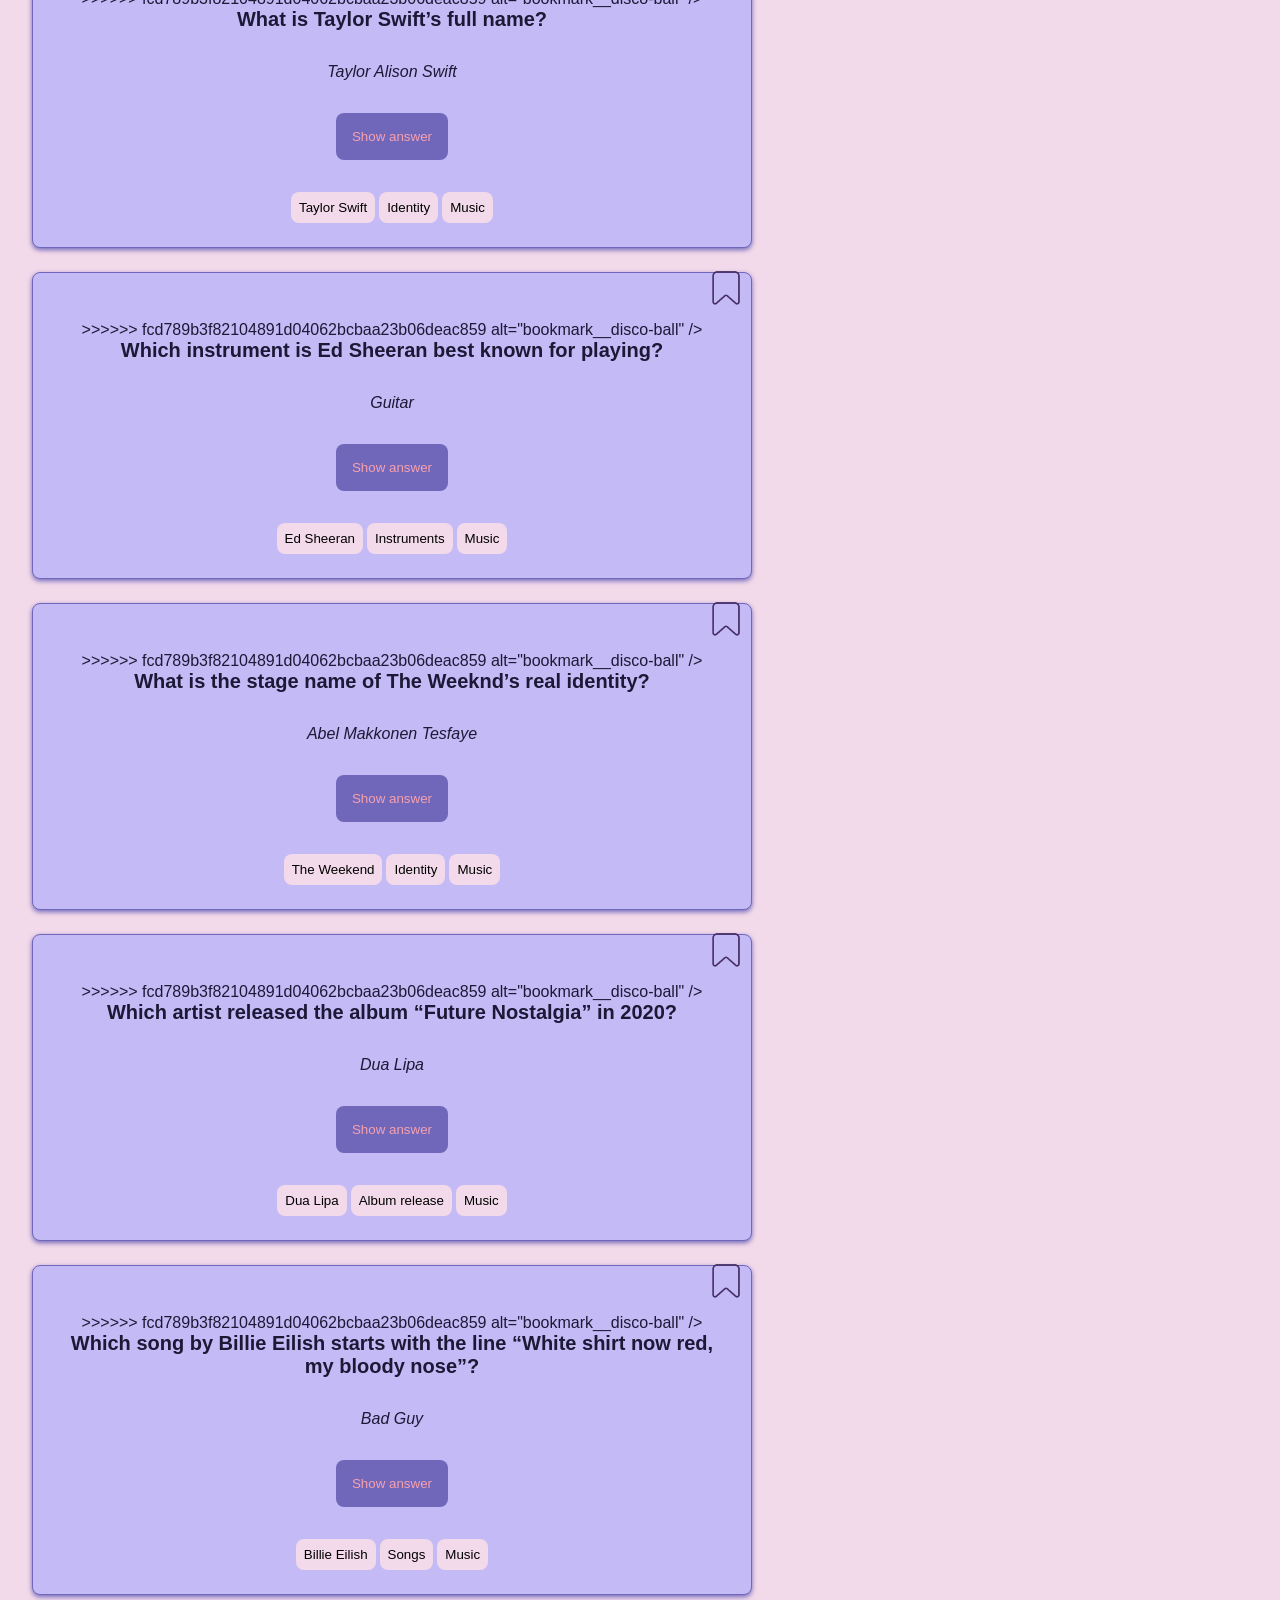
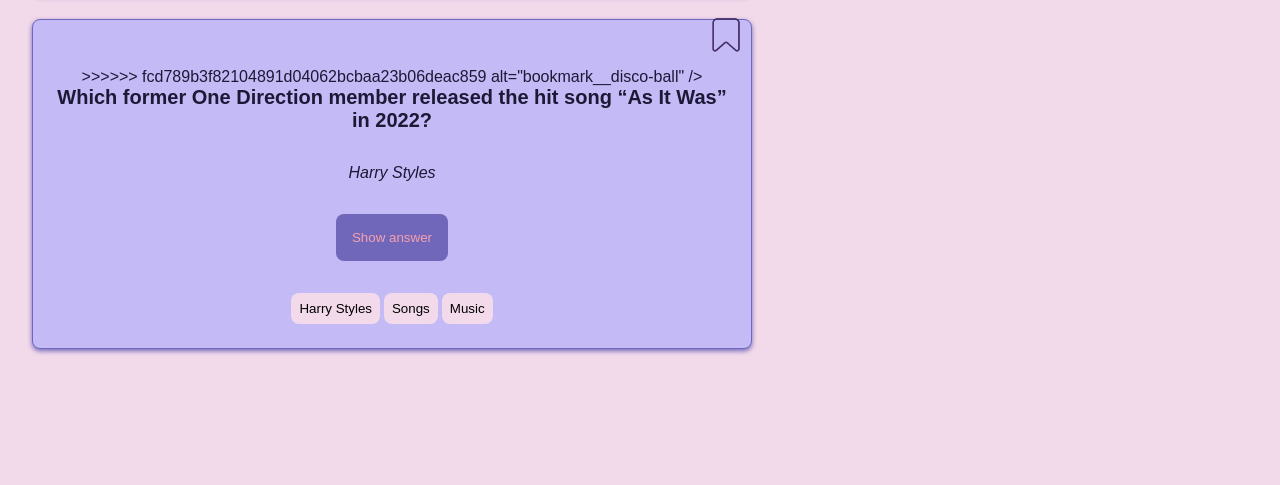
==== commit c99c5e86: "solve merge conflict" ====
--- a/bookmarks.html
+++ b/bookmarks.html
@@ -6,7 +6,11 @@
       name="viewport"
       content="width=device-width, initial-scale=1, shrink-to-fit=no"
     />
+<<<<<<< HEAD
+    <link rel="icon" href="./assets/music_violet.png" type="disco-ball-icon" />
+=======
     <link rel="icon" href="./assets/music_violet.png" type="music-note-icon" />
+>>>>>>> fcd789b3f82104891d04062bcbaa23b06deac859
     <title>Music Quiz</title>
     <link rel="stylesheet" href="./styles.css" />
     <script src="./index.js" defer></script>
@@ -23,7 +27,11 @@
         <article class="question-card">
           <img
             class="question-card__bookmark"
-            src="./assets/ribbon_active_salmon_dark.png"
+<<<<<<< HEAD
+            src="./assets/ribbon_dark.png"
+=======
+            src="./assets/ribbon_active_salmon_dark.png"
+>>>>>>> fcd789b3f82104891d04062bcbaa23b06deac859
             alt="bookmark__disco-ball"
           />
           <h3 class="question-card__question">
@@ -46,7 +54,11 @@
         <article class="question-card">
           <img
             class="question-card__bookmark"
-            src="./assets/ribbon_active_salmon_dark.png"
+<<<<<<< HEAD
+            src="./assets/ribbon_dark.png"
+=======
+            src="./assets/ribbon_active_salmon_dark.png"
+>>>>>>> fcd789b3f82104891d04062bcbaa23b06deac859
             alt="bookmark__disco-ball"
           />
           <h3 class="question-card__question">
@@ -64,7 +76,11 @@
         <article class="question-card">
           <img
             class="question-card__bookmark"
-            src="./assets/ribbon_active_salmon_dark.png"
+<<<<<<< HEAD
+            src="./assets/ribbon_dark.png"
+=======
+            src="./assets/ribbon_active_salmon_dark.png"
+>>>>>>> fcd789b3f82104891d04062bcbaa23b06deac859
             alt="bookmark__disco-ball"
           />
           <h3 class="question-card__question">
@@ -84,7 +100,11 @@
         <article class="question-card">
           <img
             class="question-card__bookmark"
-            src="./assets/ribbon_active_salmon_dark.png"
+<<<<<<< HEAD
+            src="./assets/ribbon_dark.png"
+=======
+            src="./assets/ribbon_active_salmon_dark.png"
+>>>>>>> fcd789b3f82104891d04062bcbaa23b06deac859
             alt="bookmark__disco-ball"
           />
           <h3 class="question-card__question">
@@ -102,7 +122,11 @@
         <article class="question-card">
           <img
             class="question-card__bookmark"
-            src="./assets/ribbon_active_salmon_dark.png"
+<<<<<<< HEAD
+            src="./assets/ribbon_dark.png"
+=======
+            src="./assets/ribbon_active_salmon_dark.png"
+>>>>>>> fcd789b3f82104891d04062bcbaa23b06deac859
             alt="bookmark__disco-ball"
           />
           <h3 class="question-card__question">
@@ -120,7 +144,11 @@
         <article class="question-card">
           <img
             class="question-card__bookmark"
-            src="./assets/ribbon_active_salmon_dark.png"
+<<<<<<< HEAD
+            src="./assets/ribbon_dark.png"
+=======
+            src="./assets/ribbon_active_salmon_dark.png"
+>>>>>>> fcd789b3f82104891d04062bcbaa23b06deac859
             alt="bookmark__disco-ball"
           />
           <h3 class="question-card__question">
@@ -138,7 +166,11 @@
         <article class="question-card">
           <img
             class="question-card__bookmark"
-            src="./assets/ribbon_active_salmon_dark.png"
+<<<<<<< HEAD
+            src="./assets/ribbon_dark.png"
+=======
+            src="./assets/ribbon_active_salmon_dark.png"
+>>>>>>> fcd789b3f82104891d04062bcbaa23b06deac859
             alt="bookmark__disco-ball"
           />
           <h3 class="question-card__question">
@@ -156,7 +188,11 @@
         <article class="question-card">
           <img
             class="question-card__bookmark"
-            src="./assets/ribbon_active_salmon_dark.png"
+<<<<<<< HEAD
+            src="./assets/ribbon_dark.png"
+=======
+            src="./assets/ribbon_active_salmon_dark.png"
+>>>>>>> fcd789b3f82104891d04062bcbaa23b06deac859
             alt="bookmark__disco-ball"
           />
           <h3 class="question-card__question">
@@ -174,7 +210,11 @@
         <article class="question-card">
           <img
             class="question-card__bookmark"
-            src="./assets/ribbon_active_salmon_dark.png"
+<<<<<<< HEAD
+            src="./assets/ribbon_dark.png"
+=======
+            src="./assets/ribbon_active_salmon_dark.png"
+>>>>>>> fcd789b3f82104891d04062bcbaa23b06deac859
             alt="bookmark__disco-ball"
           />
           <h3 class="question-card__question">
@@ -193,7 +233,11 @@
         <article class="question-card">
           <img
             class="question-card__bookmark"
-            src="./assets/ribbon_active_salmon_dark.png"
+<<<<<<< HEAD
+            src="./assets/ribbon_dark.png"
+=======
+            src="./assets/ribbon_active_salmon_dark.png"
+>>>>>>> fcd789b3f82104891d04062bcbaa23b06deac859
             alt="bookmark__disco-ball"
           />
           <h3 class="question-card__question">
@@ -220,11 +264,14 @@
           <li class="nav-icon--active">
             <a href="bookmarks.html">
               <img src="./assets/ribbon_dark.png" alt="bookmarks" />
+<<<<<<< HEAD
+=======
             </a>
           </li>
           <li class="nav-icon">
             <a href="form.html">
               <img src="./assets/add.png" alt="added-questions" />
+>>>>>>> fcd789b3f82104891d04062bcbaa23b06deac859
             </a>
           </li>
           <li class="nav-icon">
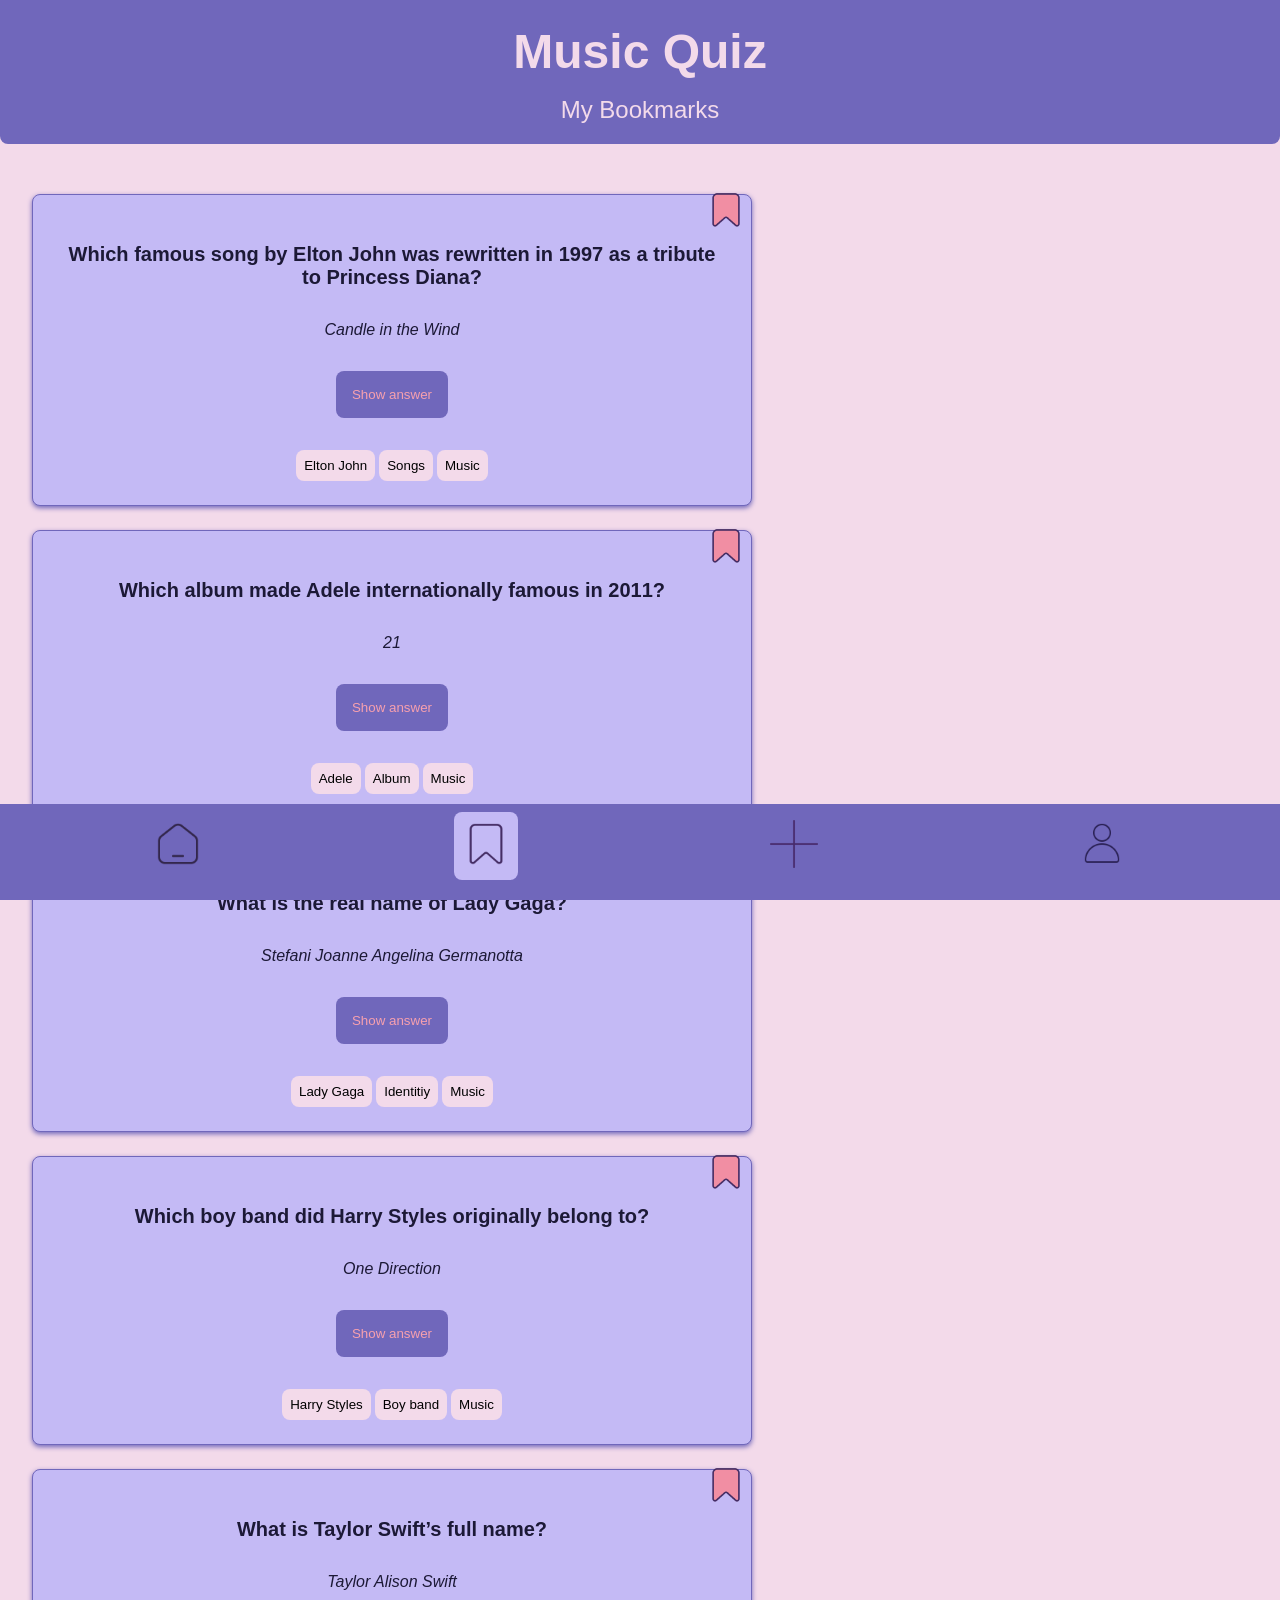
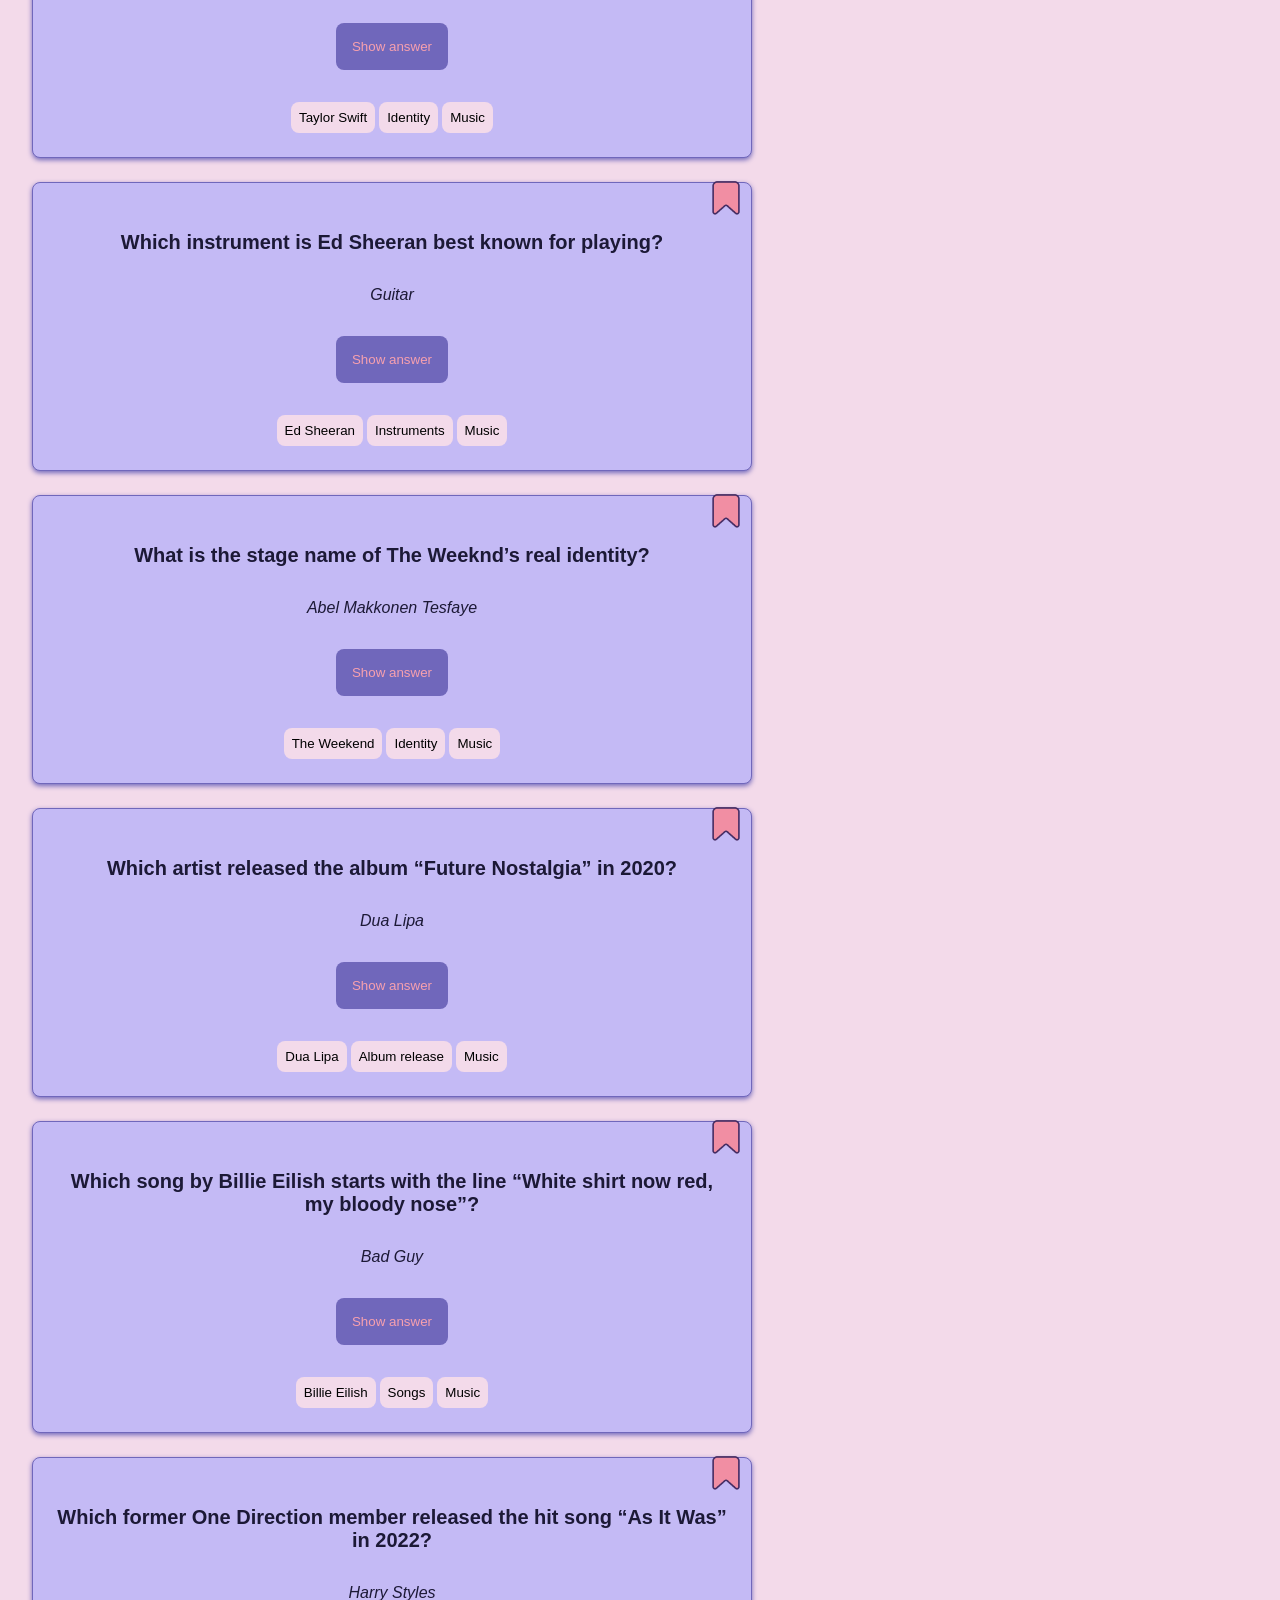
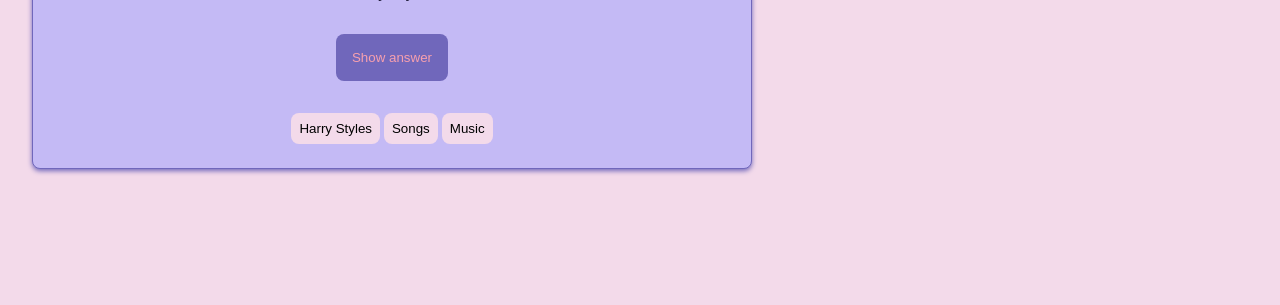
==== commit e639948e: "solve conflicts" ====
--- a/bookmarks.html
+++ b/bookmarks.html
@@ -6,11 +6,8 @@
       name="viewport"
       content="width=device-width, initial-scale=1, shrink-to-fit=no"
     />
-<<<<<<< HEAD
-    <link rel="icon" href="./assets/music_violet.png" type="disco-ball-icon" />
-=======
     <link rel="icon" href="./assets/music_violet.png" type="music-note-icon" />
->>>>>>> fcd789b3f82104891d04062bcbaa23b06deac859
+    >>>>>>> fcd789b3f82104891d04062bcbaa23b06deac859
     <title>Music Quiz</title>
     <link rel="stylesheet" href="./styles.css" />
     <script src="./index.js" defer></script>
@@ -27,12 +24,8 @@
         <article class="question-card">
           <img
             class="question-card__bookmark"
-<<<<<<< HEAD
-            src="./assets/ribbon_dark.png"
-=======
-            src="./assets/ribbon_active_salmon_dark.png"
->>>>>>> fcd789b3f82104891d04062bcbaa23b06deac859
-            alt="bookmark__disco-ball"
+            src="./assets/ribbon_active_salmon_dark.png"
+            alt="bookmark__ribbon-dark"
           />
           <h3 class="question-card__question">
             Which famous song by Elton John was rewritten in 1997 as a tribute
@@ -54,12 +47,8 @@
         <article class="question-card">
           <img
             class="question-card__bookmark"
-<<<<<<< HEAD
-            src="./assets/ribbon_dark.png"
-=======
-            src="./assets/ribbon_active_salmon_dark.png"
->>>>>>> fcd789b3f82104891d04062bcbaa23b06deac859
-            alt="bookmark__disco-ball"
+            src="./assets/ribbon_active_salmon_dark.png"
+            alt="bookmark__ribbon-dark"
           />
           <h3 class="question-card__question">
             Which album made Adele internationally famous in 2011?
@@ -76,11 +65,7 @@
         <article class="question-card">
           <img
             class="question-card__bookmark"
-<<<<<<< HEAD
-            src="./assets/ribbon_dark.png"
-=======
-            src="./assets/ribbon_active_salmon_dark.png"
->>>>>>> fcd789b3f82104891d04062bcbaa23b06deac859
+            src="./assets/ribbon_active_salmon_dark.png"
             alt="bookmark__disco-ball"
           />
           <h3 class="question-card__question">
@@ -100,11 +85,7 @@
         <article class="question-card">
           <img
             class="question-card__bookmark"
-<<<<<<< HEAD
-            src="./assets/ribbon_dark.png"
-=======
-            src="./assets/ribbon_active_salmon_dark.png"
->>>>>>> fcd789b3f82104891d04062bcbaa23b06deac859
+            src="./assets/ribbon_active_salmon_dark.png"
             alt="bookmark__disco-ball"
           />
           <h3 class="question-card__question">
@@ -122,11 +103,7 @@
         <article class="question-card">
           <img
             class="question-card__bookmark"
-<<<<<<< HEAD
-            src="./assets/ribbon_dark.png"
-=======
-            src="./assets/ribbon_active_salmon_dark.png"
->>>>>>> fcd789b3f82104891d04062bcbaa23b06deac859
+            src="./assets/ribbon_active_salmon_dark.png"
             alt="bookmark__disco-ball"
           />
           <h3 class="question-card__question">
@@ -144,11 +121,7 @@
         <article class="question-card">
           <img
             class="question-card__bookmark"
-<<<<<<< HEAD
-            src="./assets/ribbon_dark.png"
-=======
-            src="./assets/ribbon_active_salmon_dark.png"
->>>>>>> fcd789b3f82104891d04062bcbaa23b06deac859
+            src="./assets/ribbon_active_salmon_dark.png"
             alt="bookmark__disco-ball"
           />
           <h3 class="question-card__question">
@@ -166,11 +139,7 @@
         <article class="question-card">
           <img
             class="question-card__bookmark"
-<<<<<<< HEAD
-            src="./assets/ribbon_dark.png"
-=======
-            src="./assets/ribbon_active_salmon_dark.png"
->>>>>>> fcd789b3f82104891d04062bcbaa23b06deac859
+            src="./assets/ribbon_active_salmon_dark.png"
             alt="bookmark__disco-ball"
           />
           <h3 class="question-card__question">
@@ -188,11 +157,7 @@
         <article class="question-card">
           <img
             class="question-card__bookmark"
-<<<<<<< HEAD
-            src="./assets/ribbon_dark.png"
-=======
-            src="./assets/ribbon_active_salmon_dark.png"
->>>>>>> fcd789b3f82104891d04062bcbaa23b06deac859
+            src="./assets/ribbon_active_salmon_dark.png"
             alt="bookmark__disco-ball"
           />
           <h3 class="question-card__question">
@@ -210,11 +175,7 @@
         <article class="question-card">
           <img
             class="question-card__bookmark"
-<<<<<<< HEAD
-            src="./assets/ribbon_dark.png"
-=======
-            src="./assets/ribbon_active_salmon_dark.png"
->>>>>>> fcd789b3f82104891d04062bcbaa23b06deac859
+            src="./assets/ribbon_active_salmon_dark.png"
             alt="bookmark__disco-ball"
           />
           <h3 class="question-card__question">
@@ -233,11 +194,7 @@
         <article class="question-card">
           <img
             class="question-card__bookmark"
-<<<<<<< HEAD
-            src="./assets/ribbon_dark.png"
-=======
-            src="./assets/ribbon_active_salmon_dark.png"
->>>>>>> fcd789b3f82104891d04062bcbaa23b06deac859
+            src="./assets/ribbon_active_salmon_dark.png"
             alt="bookmark__disco-ball"
           />
           <h3 class="question-card__question">
@@ -264,14 +221,11 @@
           <li class="nav-icon--active">
             <a href="bookmarks.html">
               <img src="./assets/ribbon_dark.png" alt="bookmarks" />
-<<<<<<< HEAD
-=======
             </a>
           </li>
           <li class="nav-icon">
             <a href="form.html">
               <img src="./assets/add.png" alt="added-questions" />
->>>>>>> fcd789b3f82104891d04062bcbaa23b06deac859
             </a>
           </li>
           <li class="nav-icon">
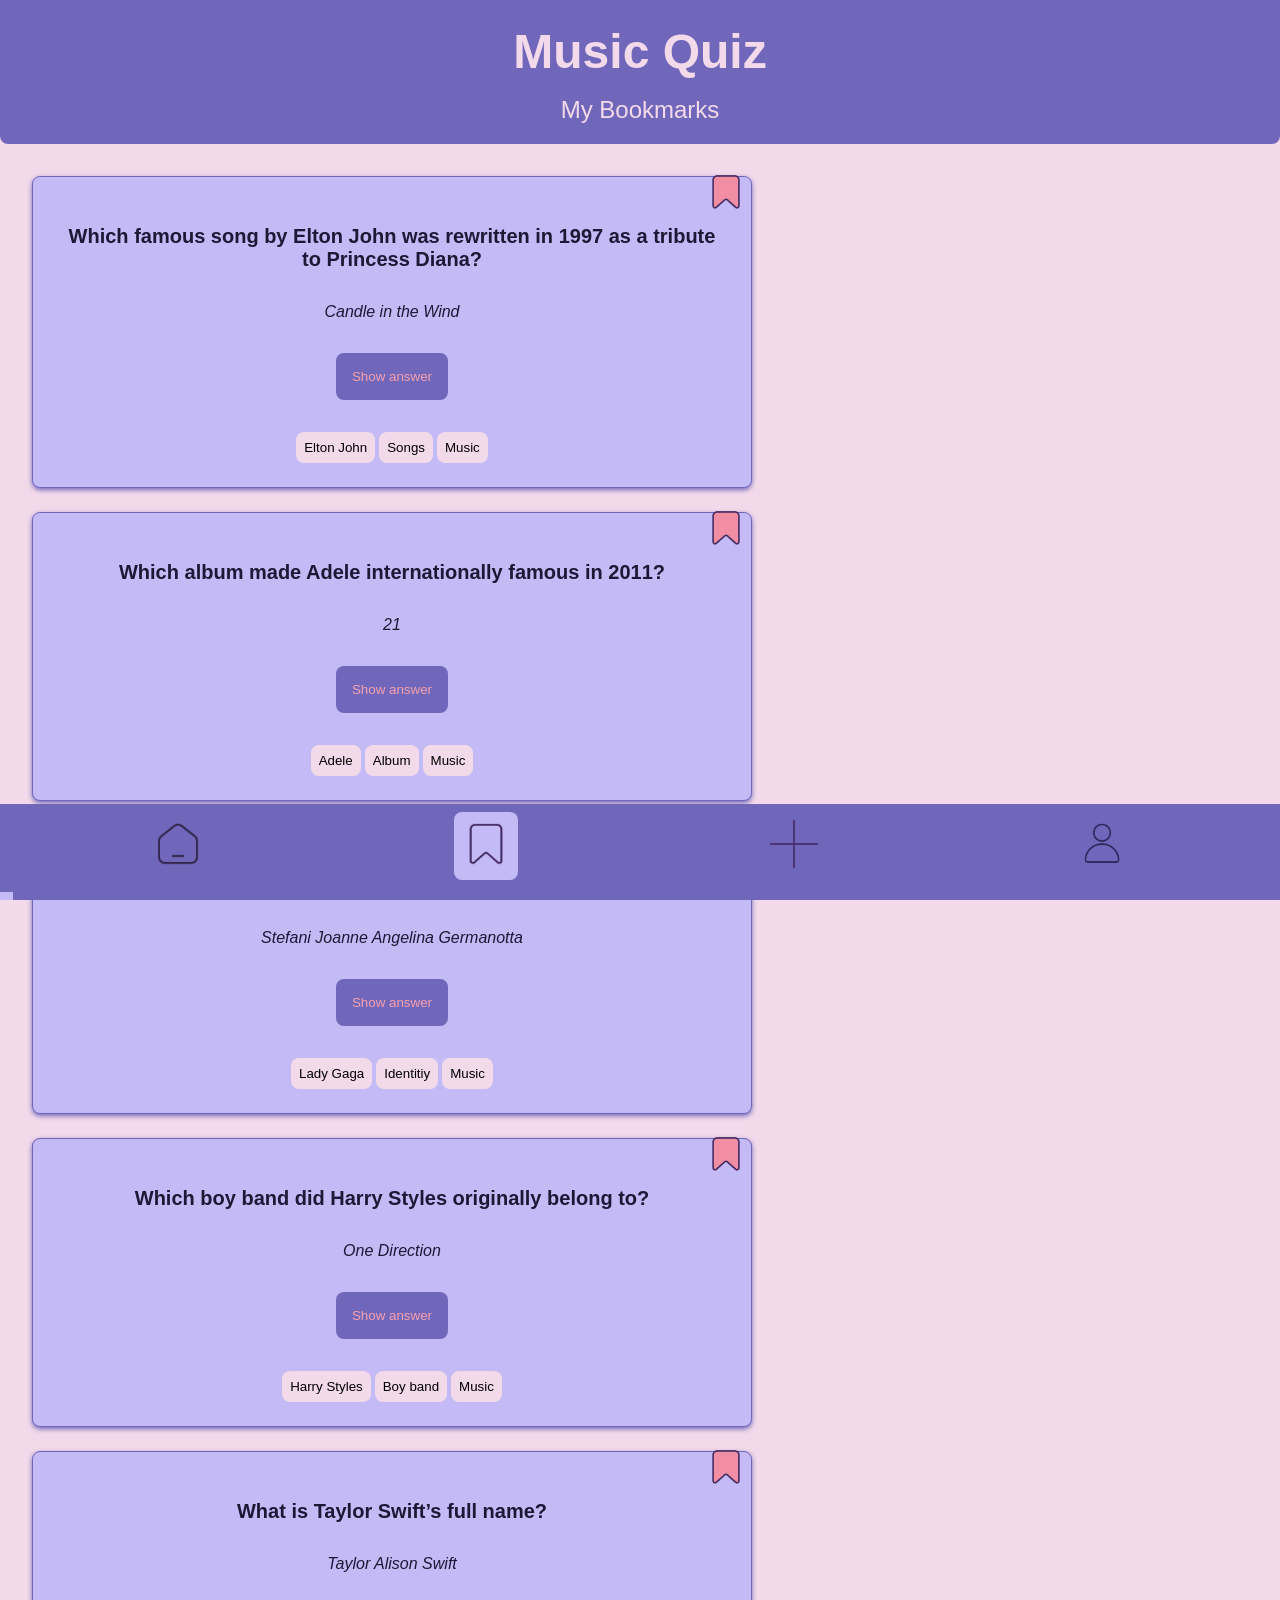
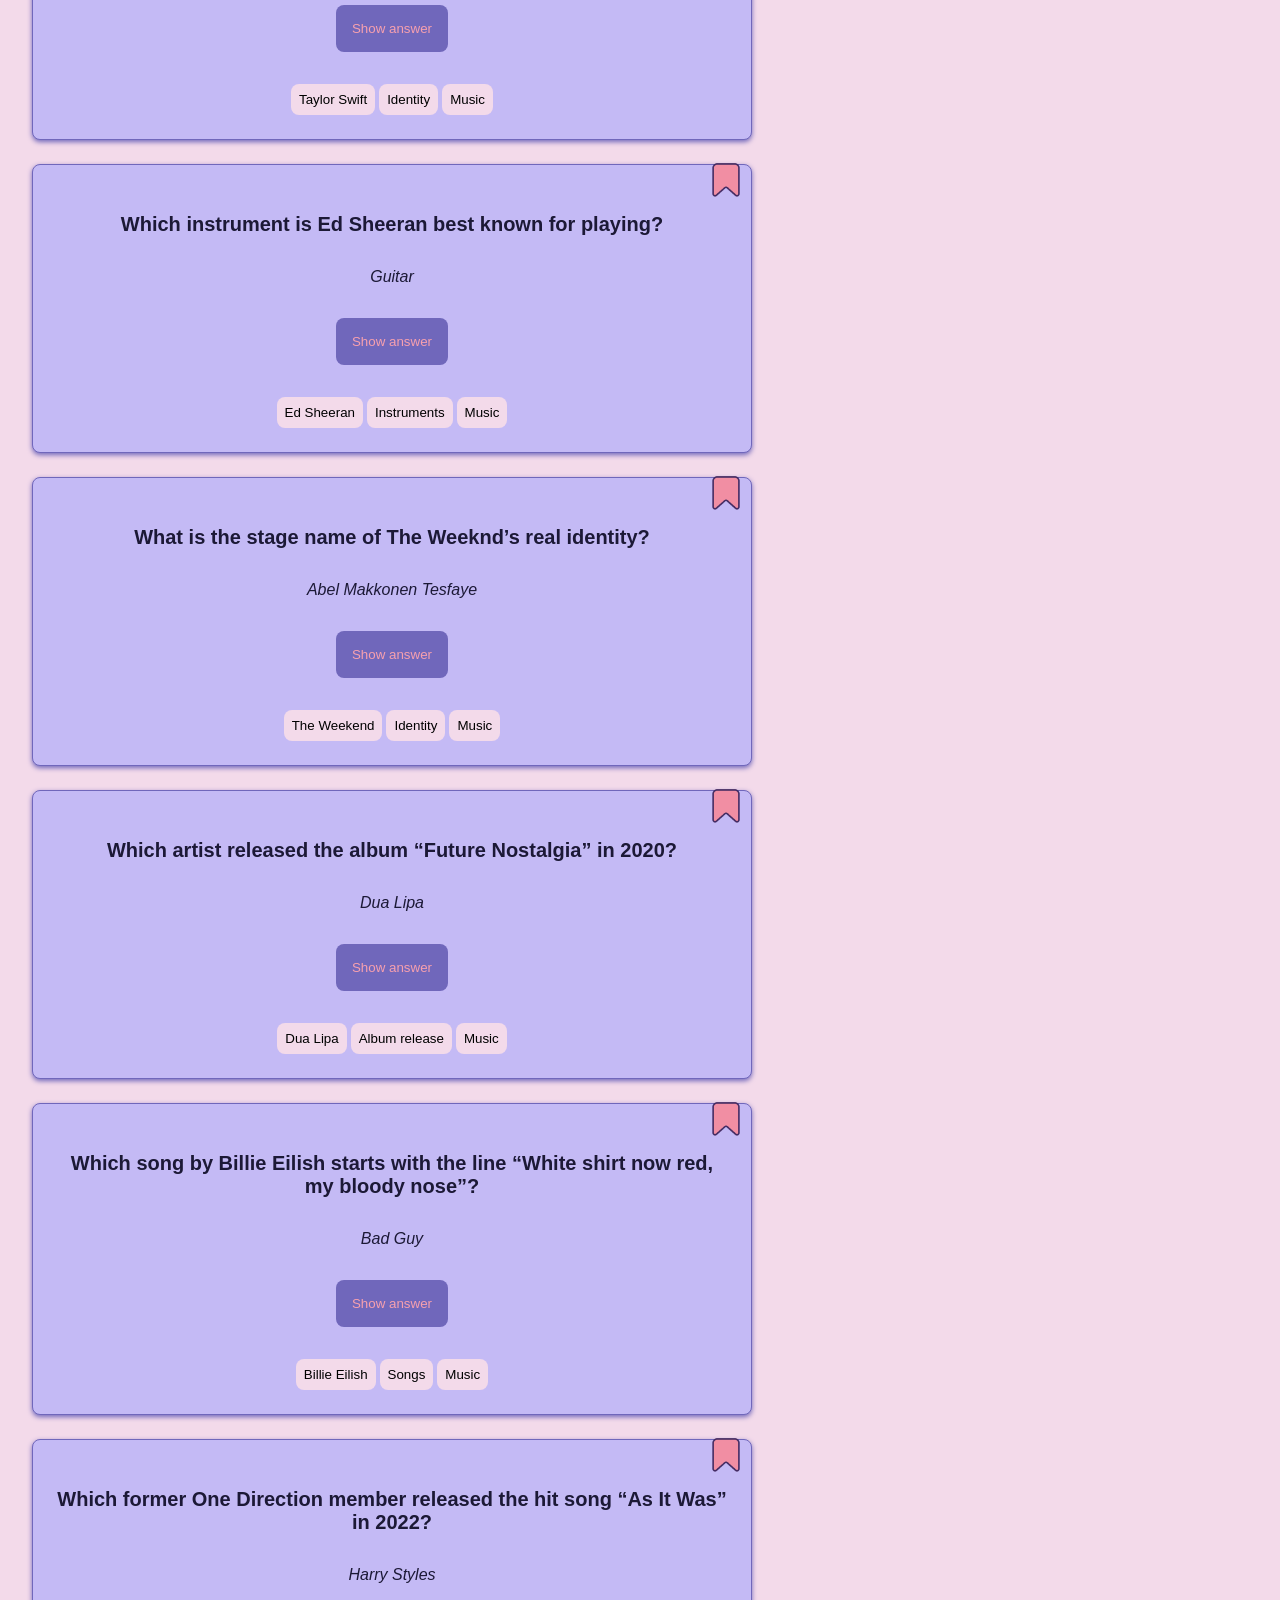
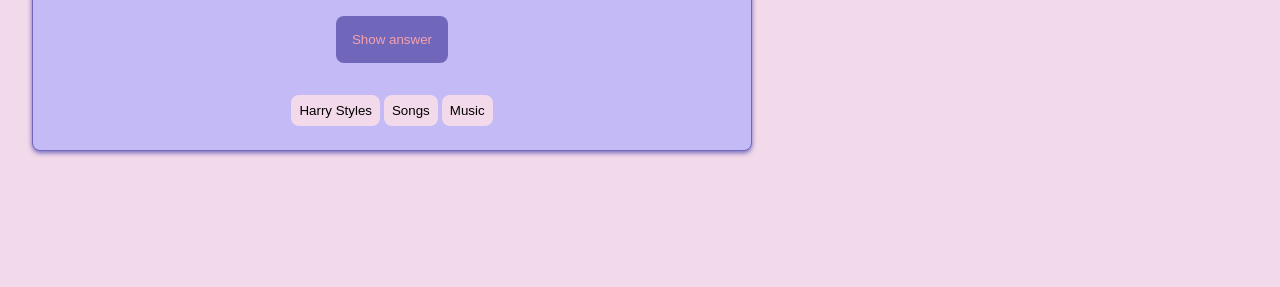
==== commit 6b3d83ea: "try and practice api fetching" ====
--- a/bookmarks.html
+++ b/bookmarks.html
@@ -7,7 +7,6 @@
       content="width=device-width, initial-scale=1, shrink-to-fit=no"
     />
     <link rel="icon" href="./assets/music_violet.png" type="music-note-icon" />
-    >>>>>>> fcd789b3f82104891d04062bcbaa23b06deac859
     <title>Music Quiz</title>
     <link rel="stylesheet" href="./styles.css" />
     <script src="./index.js" defer></script>
